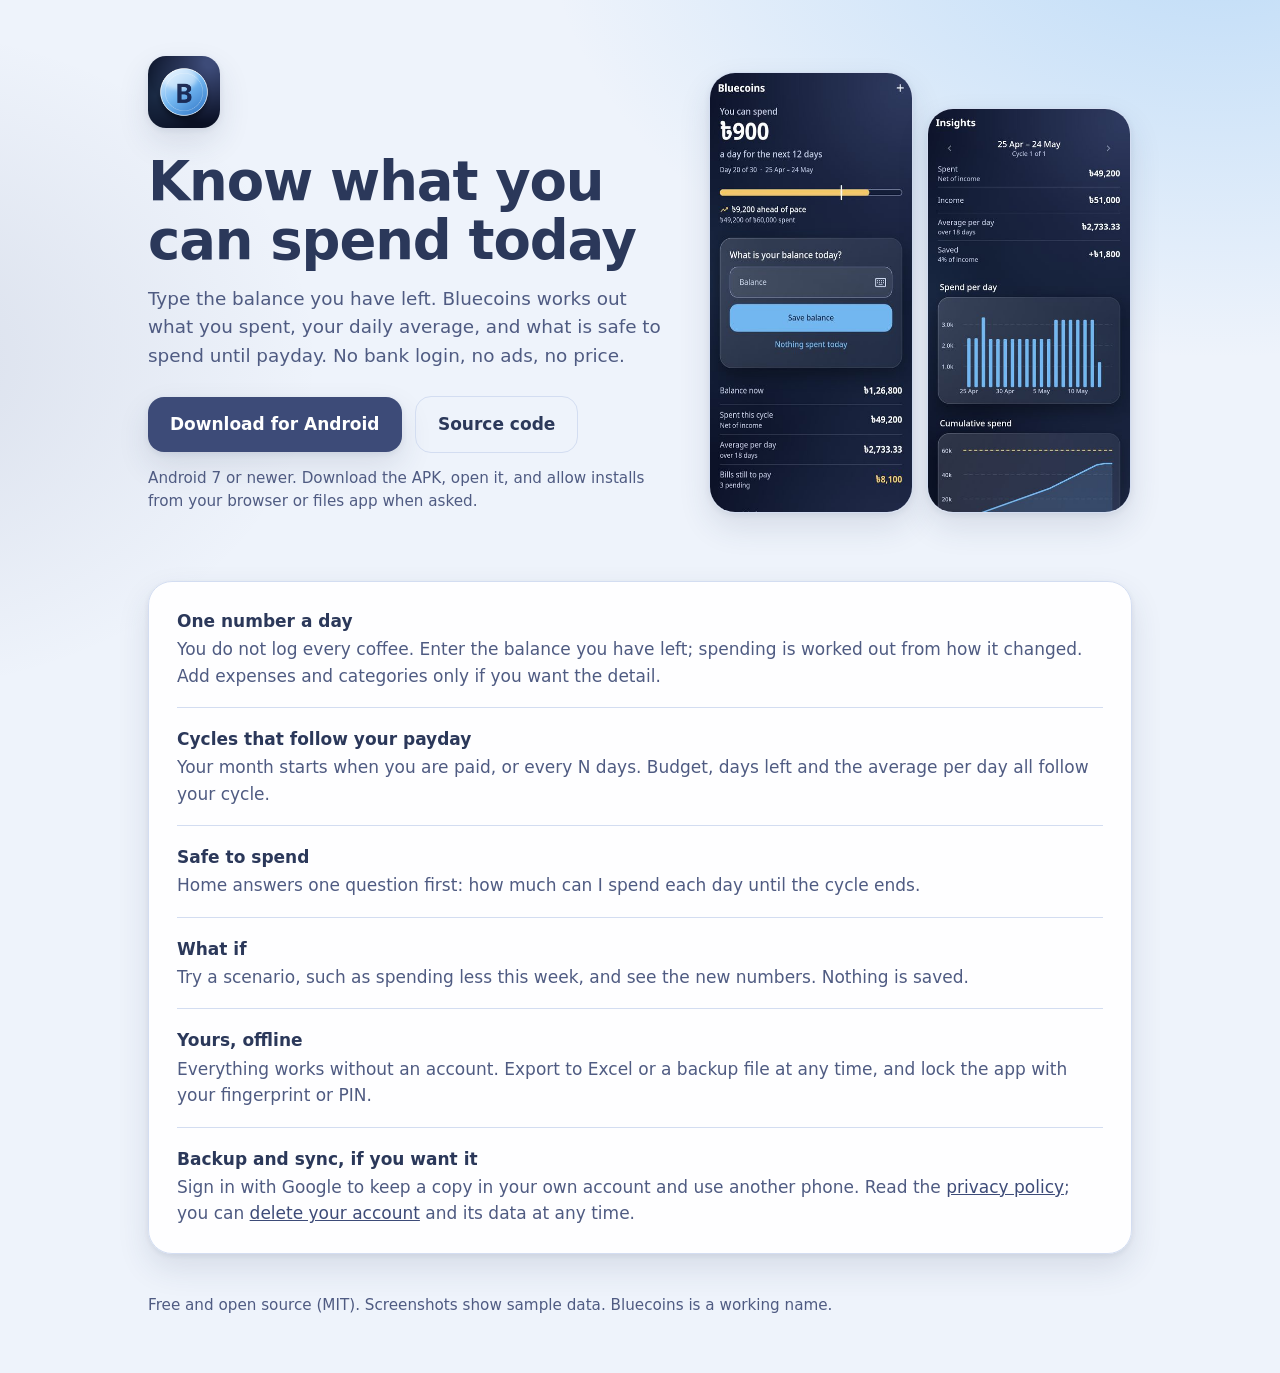
==== docs/index.html @ b64478ea "Add landing page and privacy and account-deletion pages for GitHub Pages" ====
<!doctype html>
<html lang="en">
<head>
<meta charset="utf-8">
<meta name="viewport" content="width=device-width,initial-scale=1">
<title>Bluecoins · Know what you can spend today</title>
<meta name="description" content="A free, open-source Android app. Type the balance you have left each day; Bluecoins works out what you spent and what is safe to spend until payday.">
<link rel="icon" href="icon.png">
<link rel="stylesheet" href="style.css">
</head>
<body>
<main>
  <section class="hero">
    <div>
      <img class="icon" src="icon.png" alt="Bluecoins app icon: a glass coin with the letter B">
      <h1>Know what you can spend today</h1>
      <p class="lead">Type the balance you have left. Bluecoins works out what you spent, your daily average, and what is safe to spend until payday. No bank login, no ads, no price.</p>
      <a class="btn" href="https://github.com/tanim913/bluecoins/releases/latest">Download for Android</a>
      <a class="btn quiet" href="https://github.com/tanim913/bluecoins">Source code</a>
      <p class="note">Android 7 or newer. Download the APK, open it, and allow installs from your browser or files app when asked.</p>
    </div>
    <div class="shots" aria-label="Screenshots with sample data">
      <img src="shots/dark-home.jpg" width="400" height="800" alt="Home screen in dark mode: you can spend 900 a day for the next 12 days, with a pace bar">
      <img src="shots/dark-insights.jpg" width="400" height="800" alt="Insights screen: cycle summary and a spend-per-day chart">
    </div>
  </section>

  <section class="panel">
    <dl>
      <div><dt>One number a day</dt><dd>You do not log every coffee. Enter the balance you have left; spending is worked out from how it changed. Add expenses and categories only if you want the detail.</dd></div>
      <div><dt>Cycles that follow your payday</dt><dd>Your month starts when you are paid, or every N days. Budget, days left and the average per day all follow your cycle.</dd></div>
      <div><dt>Safe to spend</dt><dd>Home answers one question first: how much can I spend each day until the cycle ends.</dd></div>
      <div><dt>What if</dt><dd>Try a scenario, such as spending less this week, and see the new numbers. Nothing is saved.</dd></div>
      <div><dt>Yours, offline</dt><dd>Everything works without an account. Export to Excel or a backup file at any time, and lock the app with your fingerprint or PIN.</dd></div>
      <div><dt>Backup and sync, if you want it</dt><dd>Sign in with Google to keep a copy in your own account and use another phone. Read the <a href="privacy.html">privacy policy</a>; you can <a href="delete-account.html">delete your account</a> and its data at any time.</dd></div>
    </dl>
  </section>

  <footer>Free and open source (MIT). Screenshots show sample data. Bluecoins is a working name.</footer>
</main>
</body>
</html>
---- docs/style.css ----
:root{--bg:#eef3fb;--ink:#2b385a;--muted:#4f5b82;--card:rgba(255,255,255,.9);--edge:#d3ddf1;--accent:#3d4b78;--on-accent:#fff;--glow1:rgba(115,183,241,.4);--glow2:rgba(61,75,120,.12);--shadow:0 14px 32px rgba(43,56,90,.12),0 2px 6px rgba(43,56,90,.08)}
@media (prefers-color-scheme:dark){:root{--bg:#0c1329;--ink:#fff;--muted:#c3cbe2;--card:rgba(255,255,255,.08);--edge:rgba(255,255,255,.22);--accent:#73b7f1;--on-accent:#14203f;--glow1:rgba(61,75,120,.7);--glow2:rgba(115,183,241,.14);--shadow:0 14px 32px rgba(0,0,0,.4)}}
*{box-sizing:border-box}
html{-webkit-text-size-adjust:100%;overflow-x:hidden}
body{margin:0;min-height:100vh;color:var(--ink);font:17px/1.55 "Noto Sans",system-ui,-apple-system,"Segoe UI",Roboto,sans-serif;background:radial-gradient(60rem 40rem at 95% -10%,var(--glow1),transparent 70%),radial-gradient(40rem 30rem at -10% 40%,var(--glow2),transparent 70%),var(--bg);background-attachment:fixed}
a{color:var(--accent)}
@media (prefers-color-scheme:dark){a{color:#9fd0f7}}
main{max-width:64rem;margin:0 auto;padding:0 20px 56px}
.hero{display:grid;grid-template-columns:1.1fr .9fr;gap:40px;align-items:center;padding:56px 0 24px}
.hero img.icon{width:72px;height:72px;border-radius:18px;box-shadow:var(--shadow)}
h1{font-size:clamp(2.2rem,5vw,3.4rem);line-height:1.08;letter-spacing:-.02em;margin:18px 0 14px;text-wrap:balance}
.lead{color:var(--muted);font-size:1.15rem;max-width:34rem;margin:0 0 26px}
.btn{display:inline-block;background:var(--accent);color:var(--on-accent);padding:14px 22px;border-radius:16px;font-weight:600;text-decoration:none;box-shadow:var(--shadow)}
.btn:focus-visible,a:focus-visible{outline:3px solid #73b7f1;outline-offset:3px}
.btn.quiet{background:transparent;color:var(--ink);border:1px solid var(--edge);box-shadow:none;margin-left:8px}
.note{color:var(--muted);font-size:.95rem;margin-top:14px}
.shots{display:flex;gap:14px;justify-content:center}
.hero>*{min-width:0}
.shots img{width:48%;height:auto;max-width:210px;border-radius:26px;border:1px solid var(--edge);box-shadow:var(--shadow)}
.shots img:nth-child(2){margin-top:36px}
.panel{background:var(--card);border:1px solid var(--edge);border-radius:24px;box-shadow:var(--shadow);padding:8px 28px;margin:28px 0;-webkit-backdrop-filter:blur(18px);backdrop-filter:blur(18px)}
.panel dl{margin:0}.panel div{padding:18px 0;border-bottom:1px solid var(--edge)}.panel div:last-child{border:0}
.panel dt{font-weight:700}.panel dd{margin:2px 0 0;color:var(--muted)}
h2{font-size:1.5rem;margin:40px 0 4px}
footer{color:var(--muted);font-size:.95rem;margin-top:40px}
.doc{max-width:42rem;padding-top:32px}.doc h1{font-size:2rem}.doc h2{font-size:1.25rem}.doc p,.doc li{color:var(--ink)}
.back a{text-decoration:none}
@media (max-width:760px){.hero{grid-template-columns:1fr;padding-top:32px}.shots{margin-top:8px}.btn.quiet{margin:12px 0 0}}
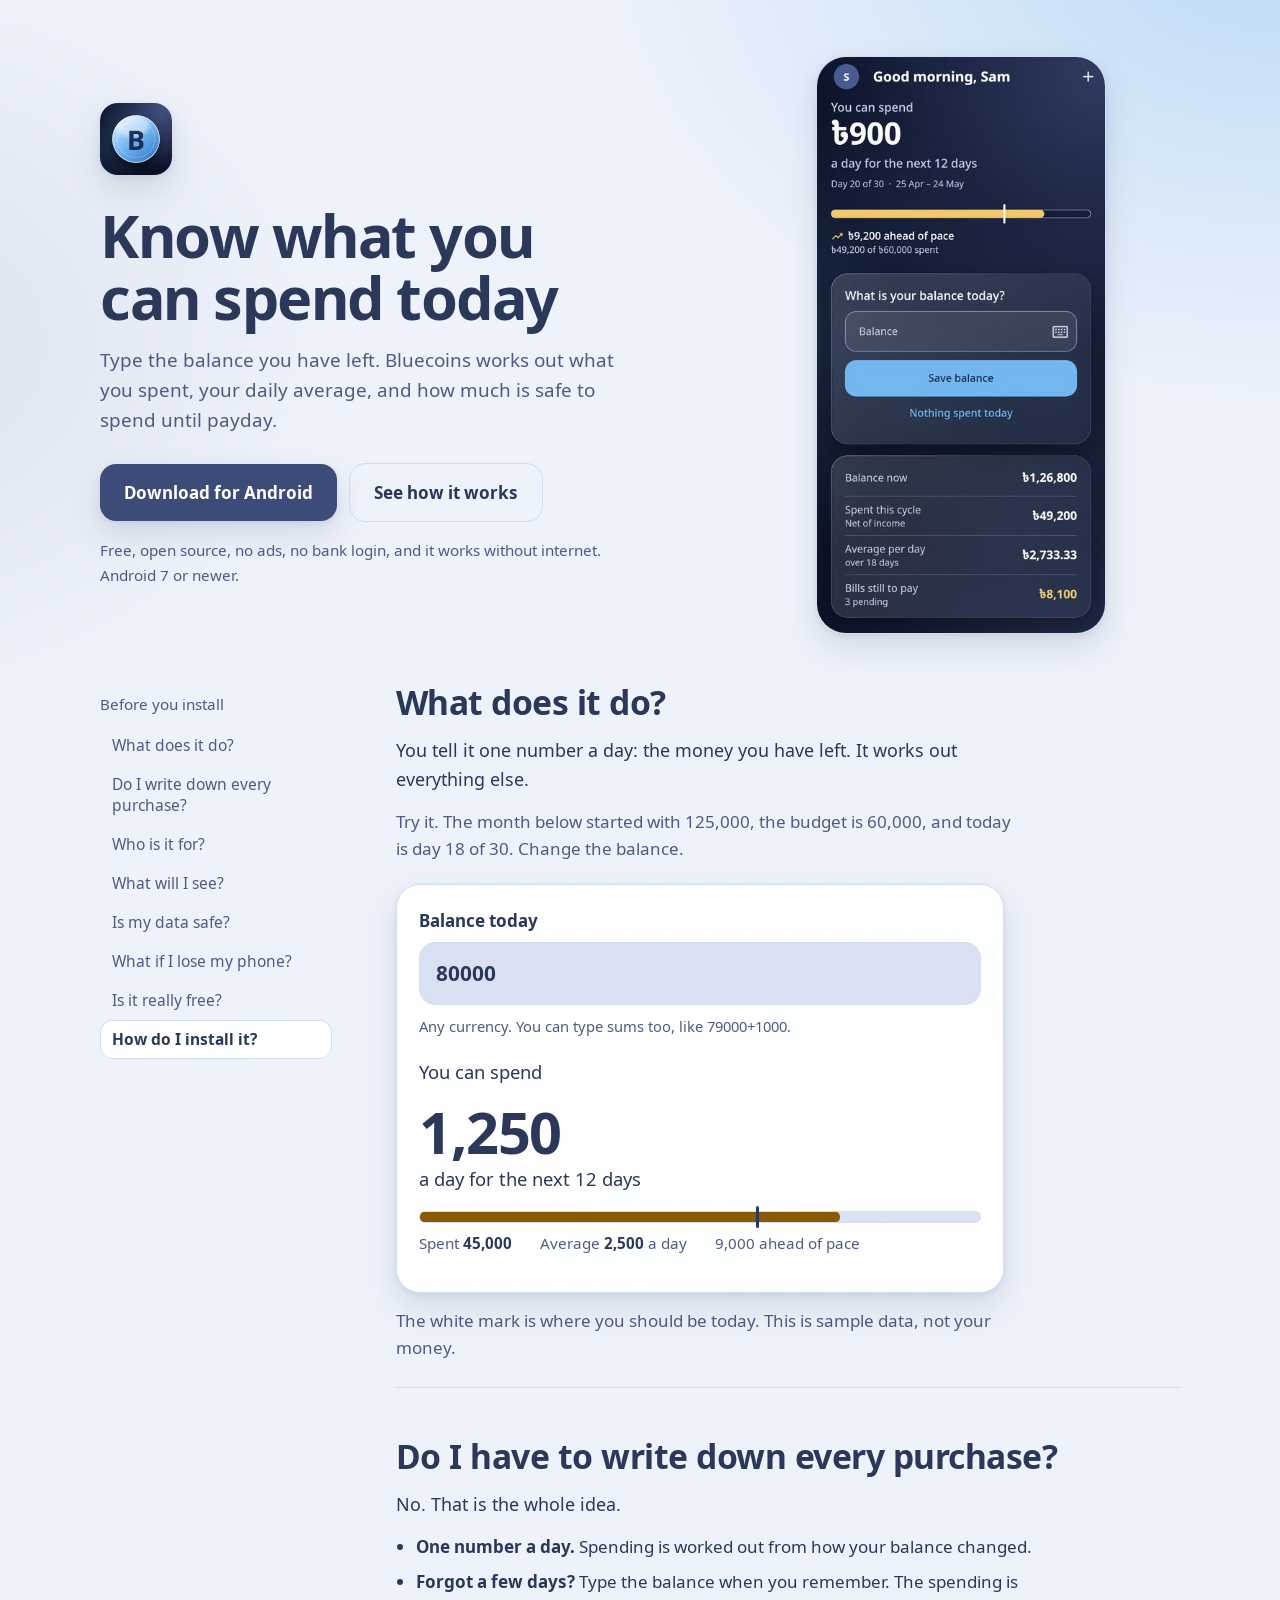
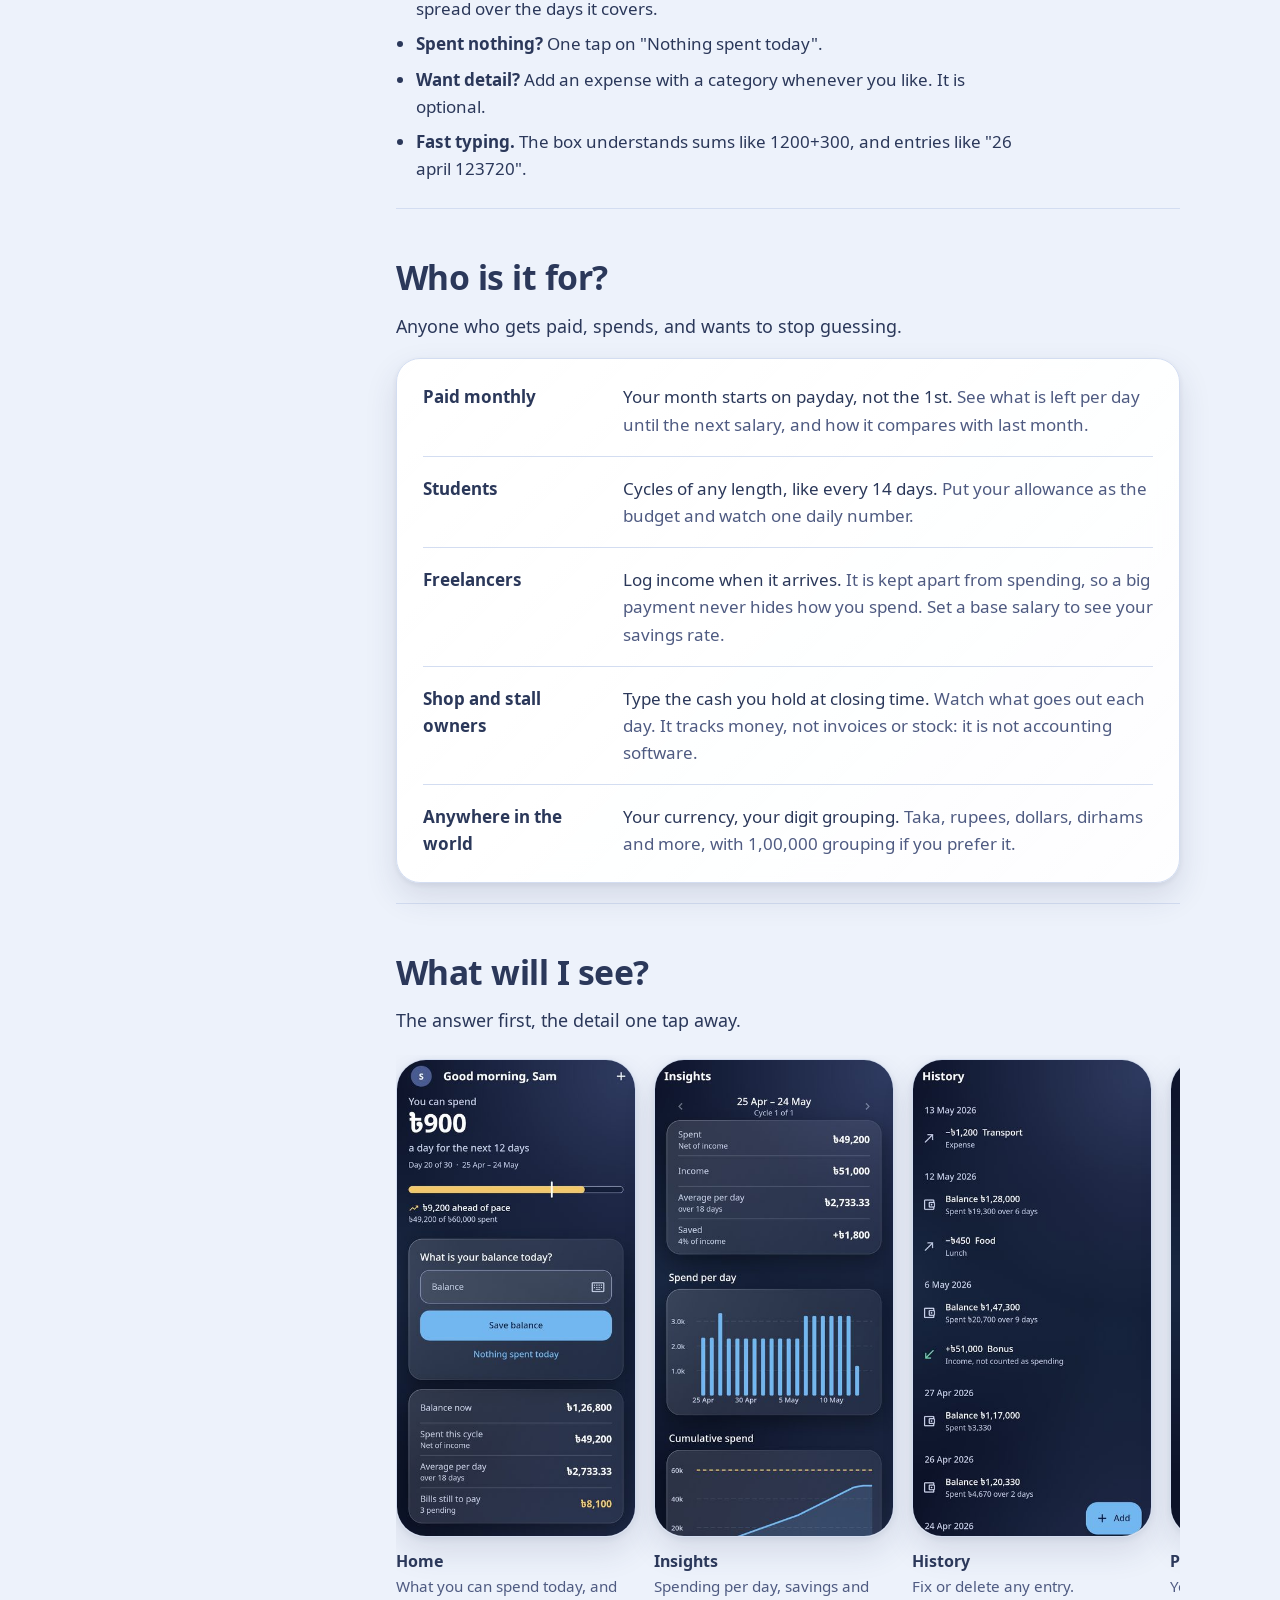
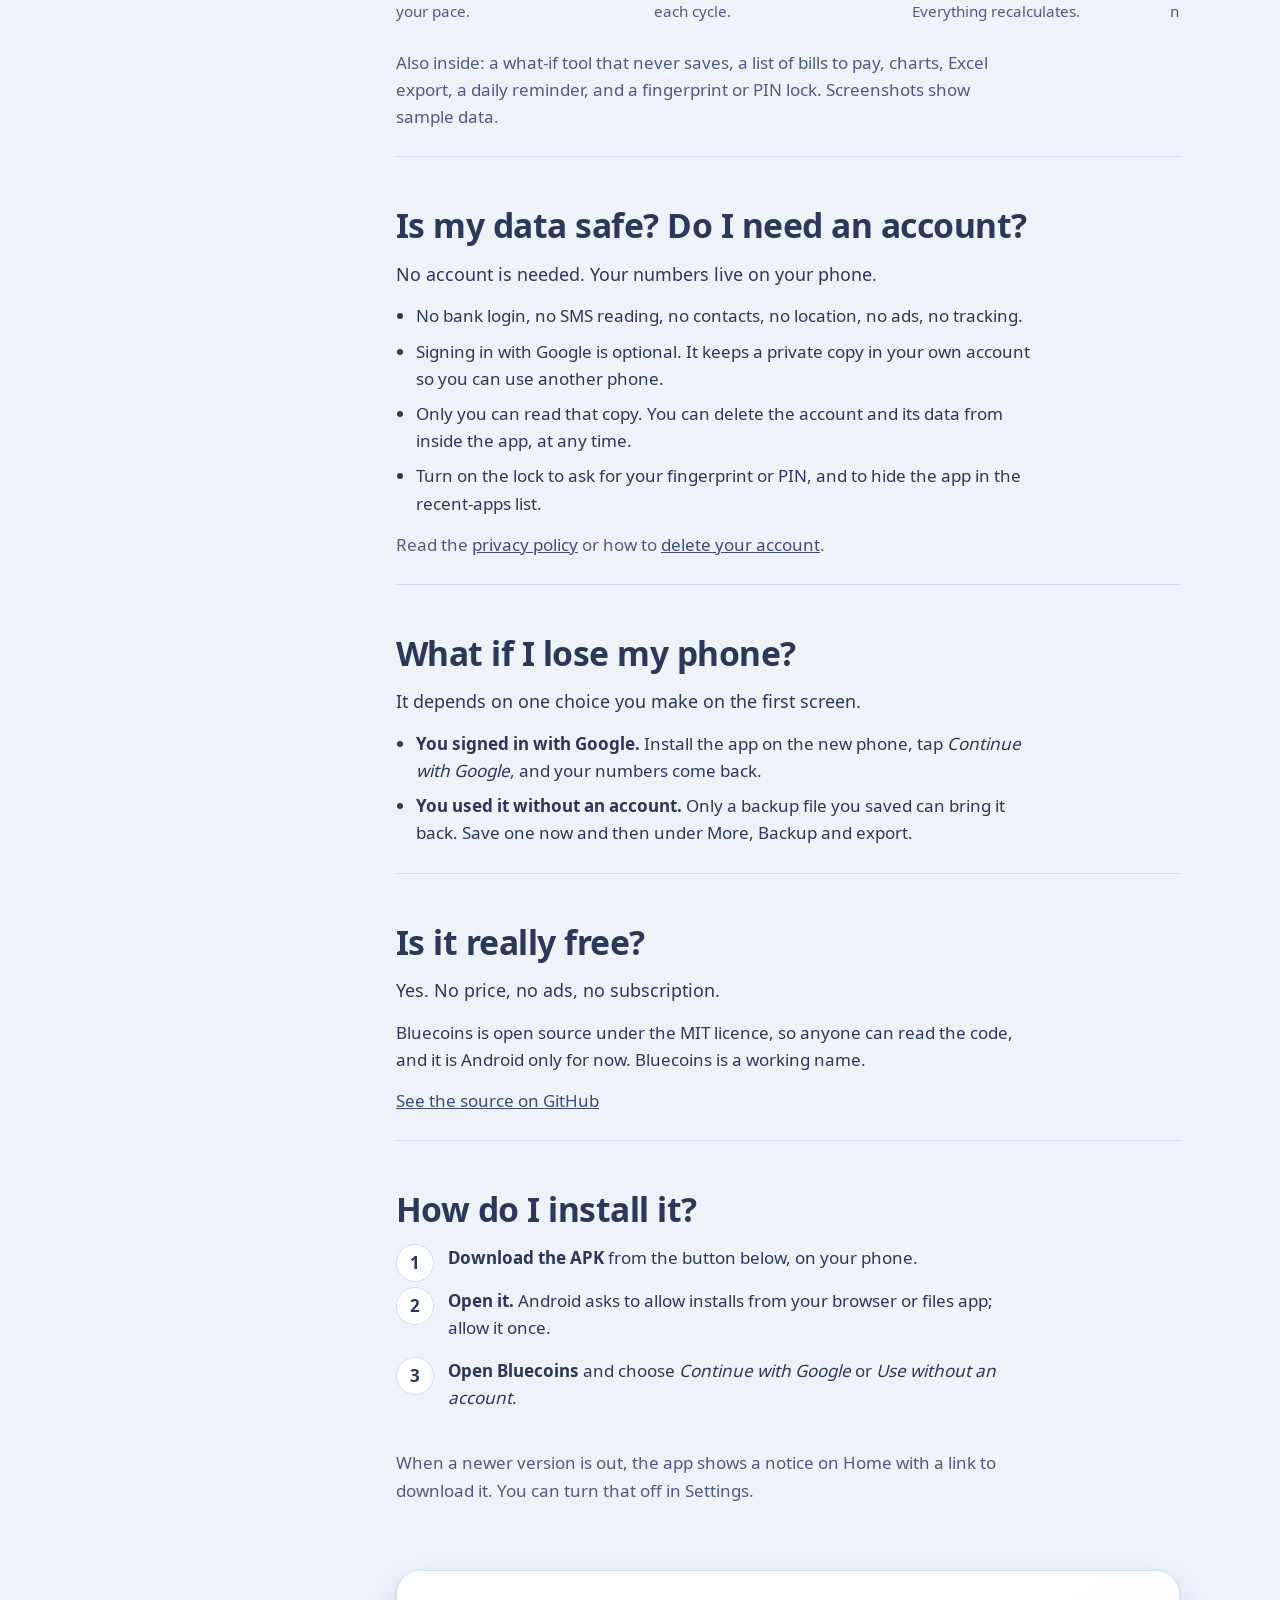
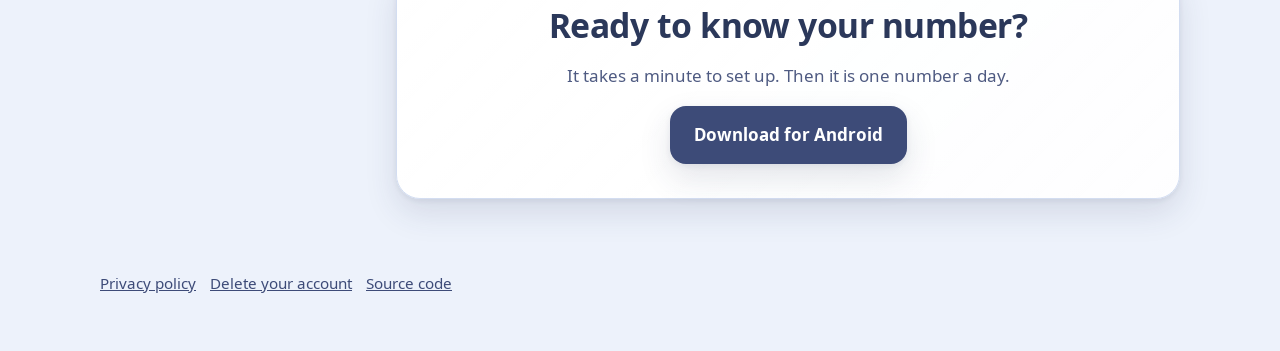
==== commit 8f90d272: "Rebuild the landing page as questions with a live demo, who it is for, and the app tour; self-host t" ====
--- a/docs/index.html
+++ b/docs/index.html
@@ -4,39 +4,196 @@
 <meta charset="utf-8">
 <meta name="viewport" content="width=device-width,initial-scale=1">
 <title>Bluecoins · Know what you can spend today</title>
-<meta name="description" content="A free, open-source Android app. Type the balance you have left each day; Bluecoins works out what you spent and what is safe to spend until payday.">
+<meta name="description" content="A free, open-source Android money tracker. Type the balance you have left each day; Bluecoins works out what you spent and what is safe to spend until payday. No bank login, no ads.">
+<meta name="color-scheme" content="dark light">
 <link rel="icon" href="icon.png">
+<link rel="preload" href="fonts/NotoSans-Regular.woff" as="font" type="font/woff" crossorigin>
 <link rel="stylesheet" href="style.css">
 </head>
 <body>
-<main>
-  <section class="hero">
+<a class="skip" href="#what">Skip to the answers</a>
+
+<div class="wrap">
+  <header class="hero">
     <div>
-      <img class="icon" src="icon.png" alt="Bluecoins app icon: a glass coin with the letter B">
+      <img class="icon" src="icon.png" width="72" height="72" alt="Bluecoins app icon: a glass coin with the letter B">
       <h1>Know what you can spend today</h1>
-      <p class="lead">Type the balance you have left. Bluecoins works out what you spent, your daily average, and what is safe to spend until payday. No bank login, no ads, no price.</p>
+      <p class="lead">Type the balance you have left. Bluecoins works out what you spent, your daily average, and how much is safe to spend until payday.</p>
       <a class="btn" href="https://github.com/tanim913/bluecoins/releases/latest">Download for Android</a>
-      <a class="btn quiet" href="https://github.com/tanim913/bluecoins">Source code</a>
-      <p class="note">Android 7 or newer. Download the APK, open it, and allow installs from your browser or files app when asked.</p>
+      <a class="btn quiet" href="#what">See how it works</a>
+      <p class="fine">Free, open source, no ads, no bank login, and it works without internet. Android 7 or newer.</p>
     </div>
-    <div class="shots" aria-label="Screenshots with sample data">
-      <img src="shots/dark-home.jpg" width="400" height="800" alt="Home screen in dark mode: you can spend 900 a day for the next 12 days, with a pace bar">
-      <img src="shots/dark-insights.jpg" width="400" height="800" alt="Insights screen: cycle summary and a spend-per-day chart">
+    <div class="hero-shot">
+      <img class="phone" src="shots/home.jpg" width="400" height="800" alt="The Home screen: 'Good morning, Sam. You can spend 900 a day for the next 12 days', with a progress bar and today's balance box">
     </div>
-  </section>
+  </header>
 
-  <section class="panel">
-    <dl>
-      <div><dt>One number a day</dt><dd>You do not log every coffee. Enter the balance you have left; spending is worked out from how it changed. Add expenses and categories only if you want the detail.</dd></div>
-      <div><dt>Cycles that follow your payday</dt><dd>Your month starts when you are paid, or every N days. Budget, days left and the average per day all follow your cycle.</dd></div>
-      <div><dt>Safe to spend</dt><dd>Home answers one question first: how much can I spend each day until the cycle ends.</dd></div>
-      <div><dt>What if</dt><dd>Try a scenario, such as spending less this week, and see the new numbers. Nothing is saved.</dd></div>
-      <div><dt>Yours, offline</dt><dd>Everything works without an account. Export to Excel or a backup file at any time, and lock the app with your fingerprint or PIN.</dd></div>
-      <div><dt>Backup and sync, if you want it</dt><dd>Sign in with Google to keep a copy in your own account and use another phone. Read the <a href="privacy.html">privacy policy</a>; you can <a href="delete-account.html">delete your account</a> and its data at any time.</dd></div>
-    </dl>
-  </section>
+  <div class="layout">
+    <nav class="qnav" aria-label="Questions">
+      <p>Before you install</p>
+      <ol>
+        <li><a href="#what">What does it do?</a></li>
+        <li><a href="#log">Do I write down every purchase?</a></li>
+        <li><a href="#who">Who is it for?</a></li>
+        <li><a href="#see">What will I see?</a></li>
+        <li><a href="#safe">Is my data safe?</a></li>
+        <li><a href="#lost">What if I lose my phone?</a></li>
+        <li><a href="#free">Is it really free?</a></li>
+        <li><a href="#install">How do I install it?</a></li>
+      </ol>
+    </nav>
 
-  <footer>Free and open source (MIT). Screenshots show sample data. Bluecoins is a working name.</footer>
-</main>
+    <main>
+      <section class="q" id="what">
+        <h2>What does it do?</h2>
+        <p class="answer">You tell it one number a day: the money you have left. It works out everything else.</p>
+        <p class="muted">Try it. The month below started with 125,000, the budget is 60,000, and today is day 18 of 30. Change the balance.</p>
+        <div class="glass demo">
+          <label for="bal">Balance today</label>
+          <input id="bal" inputmode="decimal" autocomplete="off" value="80000" aria-describedby="hint">
+          <p class="setup" id="hint">Any currency. You can type sums too, like 79000+1000.</p>
+          <div aria-live="polite">
+            <p class="say" id="lead">You can spend</p>
+            <div class="big" id="big">1,250</div>
+            <p class="say" id="tail">a day for the next 12 days</p>
+            <div class="bar" role="img" aria-label="75 percent of the budget spent" id="barwrap"><i id="fill" style="transform:scaleX(.75)"></i><b style="left:60%"></b></div>
+            <p class="facts"><span>Spent <strong id="spent">45,000</strong></span><span>Average <strong id="avg">2,500</strong> a day</span><span id="pace"></span></p>
+          </div>
+        </div>
+        <p class="muted" style="margin-top:14px">The white mark is where you should be today. This is sample data, not your money.</p>
+      </section>
+
+      <section class="q" id="log">
+        <h2>Do I have to write down every purchase?</h2>
+        <p class="answer">No. That is the whole idea.</p>
+        <ul class="plain">
+          <li><strong>One number a day.</strong> Spending is worked out from how your balance changed.</li>
+          <li><strong>Forgot a few days?</strong> Type the balance when you remember. The spending is spread over the days it covers.</li>
+          <li><strong>Spent nothing?</strong> One tap on "Nothing spent today".</li>
+          <li><strong>Want detail?</strong> Add an expense with a category whenever you like. It is optional.</li>
+          <li><strong>Fast typing.</strong> The box understands sums like 1200+300, and entries like "26 april 123720".</li>
+        </ul>
+      </section>
+
+      <section class="q" id="who">
+        <h2>Who is it for?</h2>
+        <p class="answer">Anyone who gets paid, spends, and wants to stop guessing.</p>
+        <dl class="glass who">
+          <div><dt>Paid monthly</dt><dd><b>Your month starts on payday, not the 1st.</b> See what is left per day until the next salary, and how it compares with last month.</dd></div>
+          <div><dt>Students</dt><dd><b>Cycles of any length, like every 14 days.</b> Put your allowance as the budget and watch one daily number.</dd></div>
+          <div><dt>Freelancers</dt><dd><b>Log income when it arrives.</b> It is kept apart from spending, so a big payment never hides how you spend. Set a base salary to see your savings rate.</dd></div>
+          <div><dt>Shop and stall owners</dt><dd><b>Type the cash you hold at closing time.</b> Watch what goes out each day. It tracks money, not invoices or stock: it is not accounting software.</dd></div>
+          <div><dt>Anywhere in the world</dt><dd><b>Your currency, your digit grouping.</b> Taka, rupees, dollars, dirhams and more, with 1,00,000 grouping if you prefer it.</dd></div>
+        </dl>
+      </section>
+
+      <section class="q" id="see">
+        <h2>What will I see?</h2>
+        <p class="answer">The answer first, the detail one tap away.</p>
+        <div class="tour">
+          <figure><img class="phone" src="shots/home.jpg" width="400" height="800" alt="Home screen with the daily allowance and progress bar"><figcaption><b>Home</b>What you can spend today, and your pace.</figcaption></figure>
+          <figure><img class="phone" src="shots/insights.jpg" width="400" height="800" alt="Insights screen with cycle summary and spend-per-day chart"><figcaption><b>Insights</b>Spending per day, savings and each cycle.</figcaption></figure>
+          <figure><img class="phone" src="shots/history.jpg" width="400" height="800" alt="History screen listing balances, incomes and expenses"><figcaption><b>History</b>Fix or delete any entry. Everything recalculates.</figcaption></figure>
+          <figure><img class="phone" src="shots/profile.jpg" width="400" height="800" alt="Profile screen with name, gender and photo"><figcaption><b>Profile</b>Your name and photo. The photo never leaves your phone.</figcaption></figure>
+        </div>
+        <p class="muted">Also inside: a what-if tool that never saves, a list of bills to pay, charts, Excel export, a daily reminder, and a fingerprint or PIN lock. Screenshots show sample data.</p>
+      </section>
+
+      <section class="q" id="safe">
+        <h2>Is my data safe? Do I need an account?</h2>
+        <p class="answer">No account is needed. Your numbers live on your phone.</p>
+        <ul class="plain">
+          <li>No bank login, no SMS reading, no contacts, no location, no ads, no tracking.</li>
+          <li>Signing in with Google is optional. It keeps a private copy in your own account so you can use another phone.</li>
+          <li>Only you can read that copy. You can delete the account and its data from inside the app, at any time.</li>
+          <li>Turn on the lock to ask for your fingerprint or PIN, and to hide the app in the recent-apps list.</li>
+        </ul>
+        <p class="muted">Read the <a href="privacy.html">privacy policy</a> or how to <a href="delete-account.html">delete your account</a>.</p>
+      </section>
+
+      <section class="q" id="lost">
+        <h2>What if I lose my phone?</h2>
+        <p class="answer">It depends on one choice you make on the first screen.</p>
+        <ul class="plain">
+          <li><strong>You signed in with Google.</strong> Install the app on the new phone, tap <em>Continue with Google</em>, and your numbers come back.</li>
+          <li><strong>You used it without an account.</strong> Only a backup file you saved can bring it back. Save one now and then under More, Backup and export.</li>
+        </ul>
+      </section>
+
+      <section class="q" id="free">
+        <h2>Is it really free?</h2>
+        <p class="answer">Yes. No price, no ads, no subscription.</p>
+        <p>Bluecoins is open source under the MIT licence, so anyone can read the code, and it is Android only for now. Bluecoins is a working name.</p>
+        <p><a href="https://github.com/tanim913/bluecoins">See the source on GitHub</a></p>
+      </section>
+
+      <section class="q" id="install">
+        <h2>How do I install it?</h2>
+        <ol class="steps">
+          <li><strong>Download the APK</strong> from the button below, on your phone.</li>
+          <li><strong>Open it.</strong> Android asks to allow installs from your browser or files app; allow it once.</li>
+          <li><strong>Open Bluecoins</strong> and choose <em>Continue with Google</em> or <em>Use without an account</em>.</li>
+        </ol>
+        <p class="muted">When a newer version is out, the app shows a notice on Home with a link to download it. You can turn that off in Settings.</p>
+      </section>
+
+      <div class="glass close">
+        <h2>Ready to know your number?</h2>
+        <p class="muted" style="margin-inline:auto">It takes a minute to set up. Then it is one number a day.</p>
+        <a class="btn" href="https://github.com/tanim913/bluecoins/releases/latest">Download for Android</a>
+      </div>
+    </main>
+  </div>
+
+  <footer>
+    <a href="privacy.html">Privacy policy</a><a href="delete-account.html">Delete your account</a><a href="https://github.com/tanim913/bluecoins">Source code</a>
+  </footer>
+</div>
+
+<script>
+(function () {
+  // Try-it demo: the same sums the app does (sample month: opened with 125,000, budget 60,000, day 18 of 30).
+  var OPEN = 125000, BUDGET = 60000, DONE = 18, LEFT = 12;
+  var $ = function (id) { return document.getElementById(id); };
+  var fmt = function (n) { return Math.round(n).toLocaleString("en-US"); };
+  function parse(v) {
+    var s = v.replace(/[,\s]/g, "");
+    if (!/^\d+(\.\d+)?([+\-]\d+(\.\d+)?)*$/.test(s)) return null;
+    return s.match(/[+\-]?\d+(\.\d+)?/g).reduce(function (a, t) { return a + parseFloat(t); }, 0);
+  }
+  function update() {
+    var bal = parse($("bal").value);
+    if (bal === null) { $("lead").textContent = "Type a number, like 80000"; $("big").textContent = "–"; $("tail").textContent = ""; return; }
+    var spent = Math.max(0, OPEN - bal), left = BUDGET - spent, over = left < 0;
+    $("lead").textContent = over ? "You are over budget by" : "You can spend";
+    $("big").textContent = fmt(over ? -left : left / LEFT);
+    $("tail").textContent = over ? "this month" : "a day for the next " + LEFT + " days";
+    $("spent").textContent = fmt(spent);
+    $("avg").textContent = fmt(spent / DONE);
+    var pct = Math.min(100, spent / BUDGET * 100), fill = $("fill");
+    fill.style.transform = "scaleX(" + pct / 100 + ")";
+    fill.className = pct > 60 ? "warn" : "";
+    var ahead = spent - BUDGET * DONE / 30;
+    $("pace").textContent = ahead > 0 ? fmt(ahead) + " ahead of pace" : fmt(-ahead) + " under pace";
+    $("barwrap").setAttribute("aria-label", Math.round(pct) + " percent of the budget spent");
+  }
+  $("bal").addEventListener("input", update);
+  update();
+
+  // Highlight the question being read in the sticky index.
+  var links = {}, secs = document.querySelectorAll("section.q");
+  document.querySelectorAll(".qnav a").forEach(function (a) { links[a.getAttribute("href").slice(1)] = a; });
+  if ("IntersectionObserver" in window) {
+    var io = new IntersectionObserver(function (es) {
+      es.forEach(function (e) {
+        if (!e.isIntersecting) return;
+        Object.keys(links).forEach(function (k) { links[k].removeAttribute("aria-current"); });
+        if (links[e.target.id]) links[e.target.id].setAttribute("aria-current", "true");
+      });
+    }, { rootMargin: "-20% 0px -70% 0px" });
+    secs.forEach(function (s) { io.observe(s); });
+  }
+})();
+</script>
 </body>
 </html>
--- a/docs/style.css
+++ b/docs/style.css
@@ -1,28 +1,112 @@
-:root{--bg:#eef3fb;--ink:#2b385a;--muted:#4f5b82;--card:rgba(255,255,255,.9);--edge:#d3ddf1;--accent:#3d4b78;--on-accent:#fff;--glow1:rgba(115,183,241,.4);--glow2:rgba(61,75,120,.12);--shadow:0 14px 32px rgba(43,56,90,.12),0 2px 6px rgba(43,56,90,.08)}
-@media (prefers-color-scheme:dark){:root{--bg:#0c1329;--ink:#fff;--muted:#c3cbe2;--card:rgba(255,255,255,.08);--edge:rgba(255,255,255,.22);--accent:#73b7f1;--on-accent:#14203f;--glow1:rgba(61,75,120,.7);--glow2:rgba(115,183,241,.14);--shadow:0 14px 32px rgba(0,0,0,.4)}}
+@font-face{font-family:"Noto Sans";font-weight:400;font-display:swap;src:url(fonts/NotoSans-Regular.woff) format("woff")}
+@font-face{font-family:"Noto Sans";font-weight:700;font-display:swap;src:url(fonts/NotoSans-Bold.woff) format("woff")}
+
+:root{
+  --ground:#0c1329;--ink:#fff;--muted:#c3cbe2;--sky:#73b7f1;--on-sky:#14203f;--indigo:#3d4b78;
+  --glass:linear-gradient(135deg,rgba(255,255,255,.14),rgba(255,255,255,.05));
+  --edge:rgba(255,255,255,.22);--line:rgba(255,255,255,.14);--shadow:0 18px 40px rgba(0,0,0,.4);
+  --glow-a:rgba(61,75,120,.75);--glow-b:rgba(115,183,241,.14);--good:#6fd3a8;--warn:#f2c86b;--track:rgba(5,10,28,.45);
+  --link:#9fd0f7;
+}
+@media (prefers-color-scheme:light){:root{
+  --ground:#edf2fb;--ink:#2b385a;--muted:#4f5b82;--sky:#3d4b78;--on-sky:#fff;--indigo:#3d4b78;
+  --glass:linear-gradient(135deg,#fff,rgba(255,255,255,.9));--edge:#d3ddf1;--line:#d3ddf1;
+  --shadow:0 14px 32px rgba(43,56,90,.13),0 2px 6px rgba(43,56,90,.08);--glow-a:rgba(115,183,241,.4);--glow-b:rgba(61,75,120,.1);
+  --good:#1b7f5a;--warn:#8a5a00;--track:#d9e1f2;--link:#3d4b78}}
+
 *{box-sizing:border-box}
-html{-webkit-text-size-adjust:100%;overflow-x:hidden}
-body{margin:0;min-height:100vh;color:var(--ink);font:17px/1.55 "Noto Sans",system-ui,-apple-system,"Segoe UI",Roboto,sans-serif;background:radial-gradient(60rem 40rem at 95% -10%,var(--glow1),transparent 70%),radial-gradient(40rem 30rem at -10% 40%,var(--glow2),transparent 70%),var(--bg);background-attachment:fixed}
-a{color:var(--accent)}
-@media (prefers-color-scheme:dark){a{color:#9fd0f7}}
-main{max-width:64rem;margin:0 auto;padding:0 20px 56px}
-.hero{display:grid;grid-template-columns:1.1fr .9fr;gap:40px;align-items:center;padding:56px 0 24px}
-.hero img.icon{width:72px;height:72px;border-radius:18px;box-shadow:var(--shadow)}
-h1{font-size:clamp(2.2rem,5vw,3.4rem);line-height:1.08;letter-spacing:-.02em;margin:18px 0 14px;text-wrap:balance}
-.lead{color:var(--muted);font-size:1.15rem;max-width:34rem;margin:0 0 26px}
-.btn{display:inline-block;background:var(--accent);color:var(--on-accent);padding:14px 22px;border-radius:16px;font-weight:600;text-decoration:none;box-shadow:var(--shadow)}
-.btn:focus-visible,a:focus-visible{outline:3px solid #73b7f1;outline-offset:3px}
+html{-webkit-text-size-adjust:100%;scroll-behavior:smooth;scroll-padding-top:24px}
+@media (prefers-reduced-motion:reduce){html{scroll-behavior:auto}*{animation:none!important;transition:none!important}}
+body{margin:0;color:var(--ink);font:17px/1.6 "Noto Sans",system-ui,-apple-system,"Segoe UI",Roboto,sans-serif;background:radial-gradient(60rem 42rem at 100% -8%,var(--glow-a),transparent 70%),radial-gradient(40rem 32rem at -10% 38%,var(--glow-b),transparent 70%),var(--ground);background-attachment:fixed;min-height:100vh}
+a{color:var(--link)}
+a:focus-visible,button:focus-visible,input:focus-visible{outline:3px solid var(--sky);outline-offset:3px;border-radius:8px}
+.skip{position:absolute;left:-999px;top:8px;background:var(--sky);color:var(--on-sky);padding:10px 14px;border-radius:10px;z-index:9}
+.skip:focus{left:8px}
+.wrap{max-width:70rem;margin:0 auto;padding:0 20px}
+
+/* Glass: translucent fill, lit edge, soft depth. The same material as the app's panels. */
+.glass{background:var(--glass);border:1px solid var(--edge);border-radius:24px;box-shadow:var(--shadow);-webkit-backdrop-filter:blur(16px);backdrop-filter:blur(16px)}
+
+/* Hero */
+.hero{display:grid;grid-template-columns:1.15fr .85fr;gap:48px;align-items:center;padding:56px 0 40px}
+.hero>*{min-width:0}
+.icon{width:72px;height:72px;border-radius:18px;box-shadow:var(--shadow)}
+h1{font-size:clamp(2.3rem,5.4vw,3.7rem);line-height:1.05;letter-spacing:-.025em;margin:22px 0 16px;text-wrap:balance}
+.lead{color:var(--muted);font-size:1.18rem;max-width:34rem;margin:0 0 28px}
+.btn{display:inline-block;background:var(--sky);color:var(--on-sky);padding:15px 24px;border-radius:16px;font-weight:700;text-decoration:none;box-shadow:var(--shadow);transition:transform .15s}
+.btn:hover{transform:translateY(-1px)}
 .btn.quiet{background:transparent;color:var(--ink);border:1px solid var(--edge);box-shadow:none;margin-left:8px}
-.note{color:var(--muted);font-size:.95rem;margin-top:14px}
-.shots{display:flex;gap:14px;justify-content:center}
-.hero>*{min-width:0}
-.shots img{width:48%;height:auto;max-width:210px;border-radius:26px;border:1px solid var(--edge);box-shadow:var(--shadow)}
-.shots img:nth-child(2){margin-top:36px}
-.panel{background:var(--card);border:1px solid var(--edge);border-radius:24px;box-shadow:var(--shadow);padding:8px 28px;margin:28px 0;-webkit-backdrop-filter:blur(18px);backdrop-filter:blur(18px)}
-.panel dl{margin:0}.panel div{padding:18px 0;border-bottom:1px solid var(--edge)}.panel div:last-child{border:0}
-.panel dt{font-weight:700}.panel dd{margin:2px 0 0;color:var(--muted)}
-h2{font-size:1.5rem;margin:40px 0 4px}
-footer{color:var(--muted);font-size:.95rem;margin-top:40px}
-.doc{max-width:42rem;padding-top:32px}.doc h1{font-size:2rem}.doc h2{font-size:1.25rem}.doc p,.doc li{color:var(--ink)}
-.back a{text-decoration:none}
-@media (max-width:760px){.hero{grid-template-columns:1fr;padding-top:32px}.shots{margin-top:8px}.btn.quiet{margin:12px 0 0}}
+.fine{color:var(--muted);font-size:.95rem;margin:16px 0 0;max-width:34rem}
+.hero-shot{display:flex;justify-content:center}
+.phone{display:block;width:100%;max-width:290px;height:auto;border-radius:30px;border:1px solid var(--edge);box-shadow:var(--shadow)}
+
+/* Questions: a sticky index beside the answers */
+.layout>*{min-width:0}
+.layout{display:grid;grid-template-columns:15rem 1fr;gap:56px;align-items:start;padding-bottom:40px}
+.qnav{position:sticky;top:24px;padding:18px 8px 18px 0}
+.qnav p{margin:0 0 10px;color:var(--muted);font-size:.95rem}
+.qnav ol{list-style:none;margin:0;padding:0}
+.qnav a{display:block;padding:9px 12px;border-radius:12px;color:var(--muted);text-decoration:none;font-size:.97rem;line-height:1.35}
+.qnav a:hover{color:var(--ink)}
+.qnav a[aria-current=true]{background:var(--glass);border:1px solid var(--edge);color:var(--ink);font-weight:700;padding:8px 11px}
+section.q{padding:48px 0 12px;border-top:1px solid var(--line)}
+section.q:first-child{border-top:0;padding-top:8px}
+h2{font-size:clamp(1.55rem,3.2vw,2.1rem);line-height:1.2;letter-spacing:-.015em;margin:0 0 14px;text-wrap:balance}
+.q p,.q li{max-width:62ch}
+.q p{margin:0 0 14px}
+.answer{font-size:1.12rem;color:var(--ink)}
+.muted{color:var(--muted)}
+ul.plain{margin:0 0 14px;padding-left:1.15em}
+ul.plain li{margin:0 0 8px}
+
+/* The try-it demo */
+.demo{padding:22px;margin:22px 0 8px;max-width:38rem}
+.demo label{display:block;font-weight:700;margin-bottom:8px}
+.demo input{width:100%;font:inherit;font-size:1.3rem;font-weight:700;padding:14px 16px;border-radius:16px;border:1px solid var(--edge);background:var(--track);color:var(--ink)}
+.demo .setup{color:var(--muted);font-size:.92rem;margin:10px 0 18px}
+.say{font-size:1.15rem;margin:0 0 4px}
+.big{font-size:clamp(2.6rem,7vw,3.6rem);font-weight:700;line-height:1.1;letter-spacing:-.02em;font-variant-numeric:tabular-nums}
+.bar{position:relative;height:12px;border-radius:99px;background:var(--track);margin:18px 0 8px;border:1px solid var(--line)}
+.bar i{position:absolute;inset:0;border-radius:99px;background:var(--good);transform-origin:left;transition:transform .2s}
+.bar i.warn{background:var(--warn)}
+.bar b{position:absolute;top:-6px;bottom:-6px;width:3px;border-radius:2px;background:var(--ink)}
+.facts{display:flex;gap:28px;flex-wrap:wrap;color:var(--muted);font-size:.95rem;margin:0}
+.facts strong{color:var(--ink);font-variant-numeric:tabular-nums}
+
+/* Who it is for: one list, not a grid of cards */
+.who{margin:18px 0 8px;padding:6px 26px}
+.who div{display:grid;grid-template-columns:11rem 1fr;gap:6px 24px;padding:18px 0;border-bottom:1px solid var(--line)}
+.who div:last-child{border:0}
+.who dt{font-weight:700}
+.who dd{margin:0;color:var(--muted)}
+.who dd b{color:var(--ink);font-weight:400}
+
+/* App tour */
+.tour{display:flex;gap:18px;margin:20px 0 8px;overflow-x:auto;padding:4px 2px 18px;scroll-snap-type:x mandatory}
+.tour figure{margin:0;flex:0 0 min(15rem,70vw);scroll-snap-align:start}
+.tour img{width:100%;height:auto;display:block}
+.tour figcaption{margin-top:12px;font-size:.95rem;color:var(--muted)}
+.tour figcaption b{color:var(--ink);display:block;font-size:1rem}
+
+.steps{list-style:none;counter-reset:s;margin:14px 0 22px;padding:0}
+.steps li{counter-increment:s;position:relative;padding:0 0 16px 52px;max-width:60ch}
+.steps li::before{content:counter(s);position:absolute;left:0;top:0;width:36px;height:36px;border-radius:50%;background:var(--glass);border:1px solid var(--edge);display:grid;place-items:center;font-weight:700}
+
+.close{margin:40px 0 8px;padding:34px;text-align:center}
+.close h2{margin-bottom:10px}
+footer{color:var(--muted);font-size:.95rem;padding:24px 0 56px}
+footer a{margin-right:14px}
+
+/* Privacy and deletion pages */
+.doc{max-width:42rem;padding-top:32px;padding-bottom:40px}
+.doc h1{font-size:2rem;margin-top:8px}.doc h2{font-size:1.25rem;margin:30px 0 8px}
+.doc p,.doc li{color:var(--ink)}.back a{text-decoration:none}
+
+@media (max-width:900px){
+  .hero{grid-template-columns:1fr;gap:28px;padding-top:32px}
+  .layout{grid-template-columns:1fr;gap:0}
+  .qnav{display:none}
+  .who div{grid-template-columns:1fr}
+  .btn.quiet{margin:12px 0 0}
+  .hero-shot{justify-content:flex-start}
+}
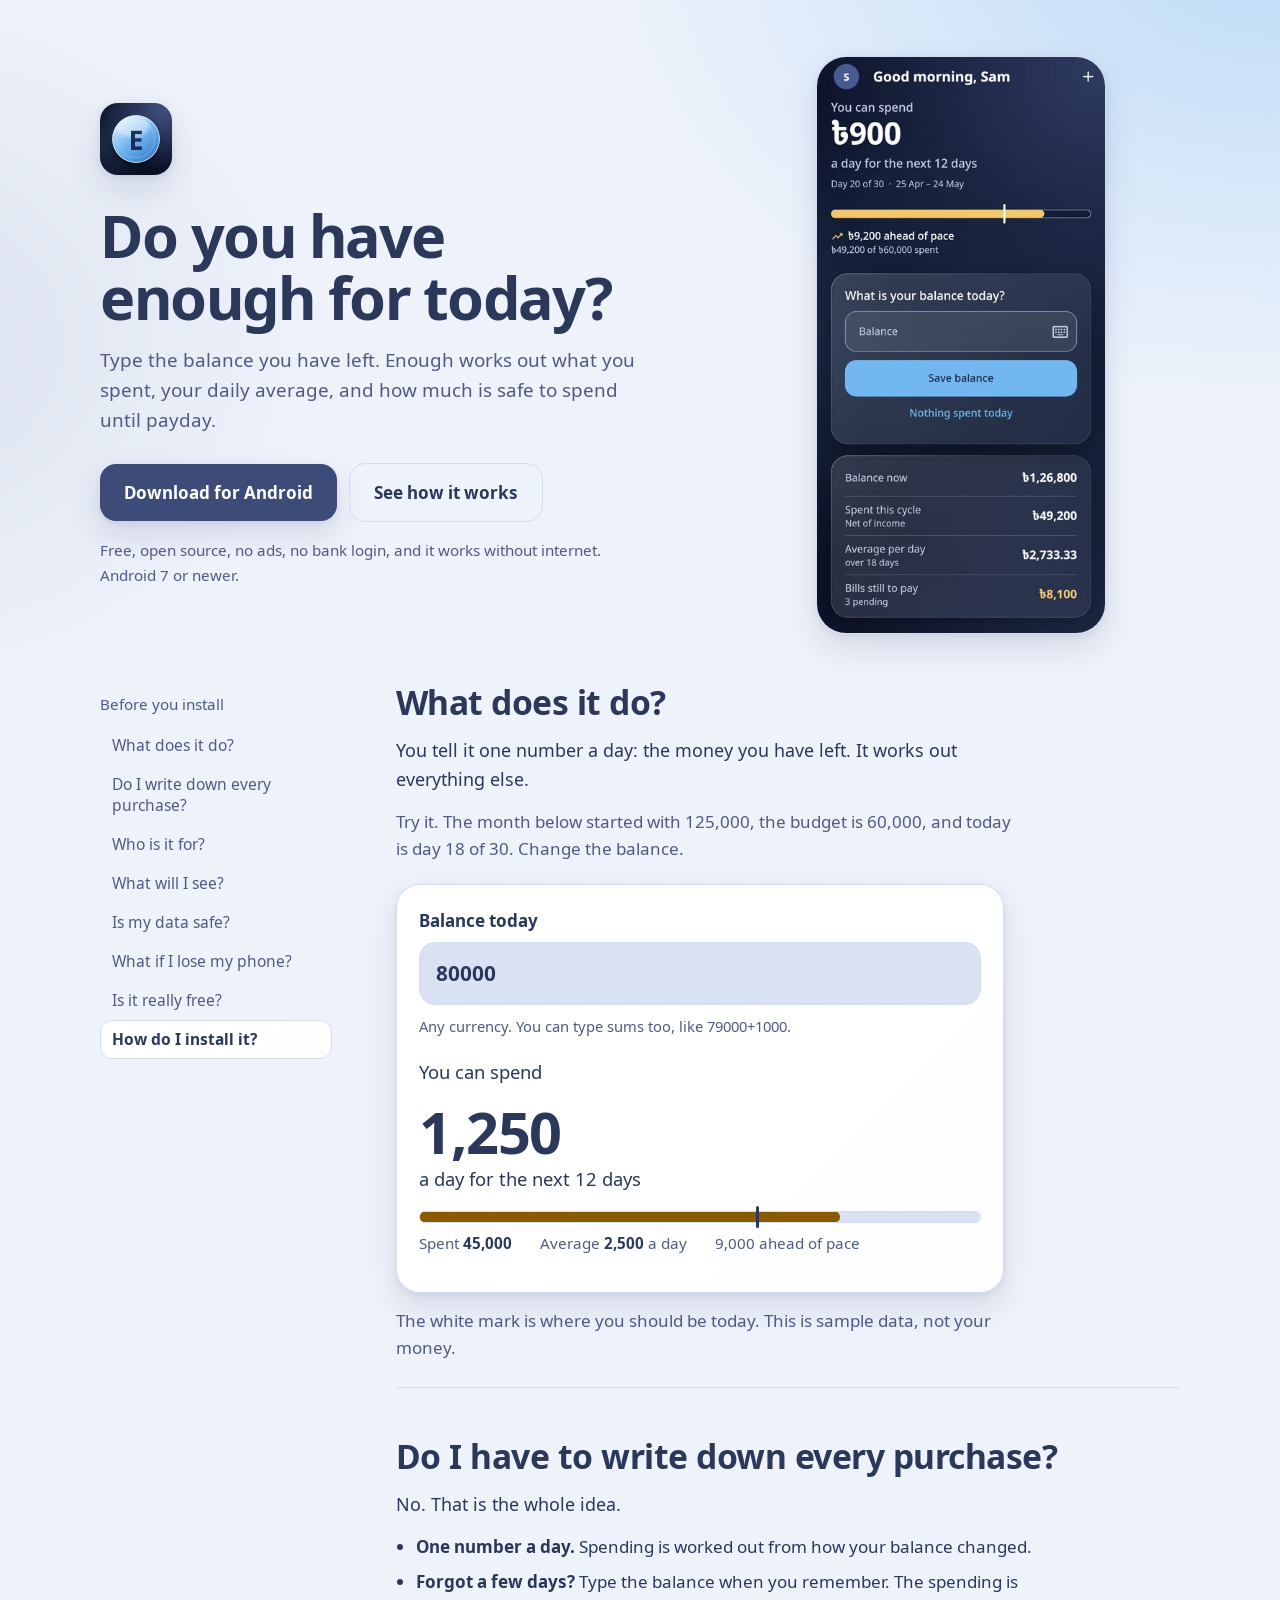
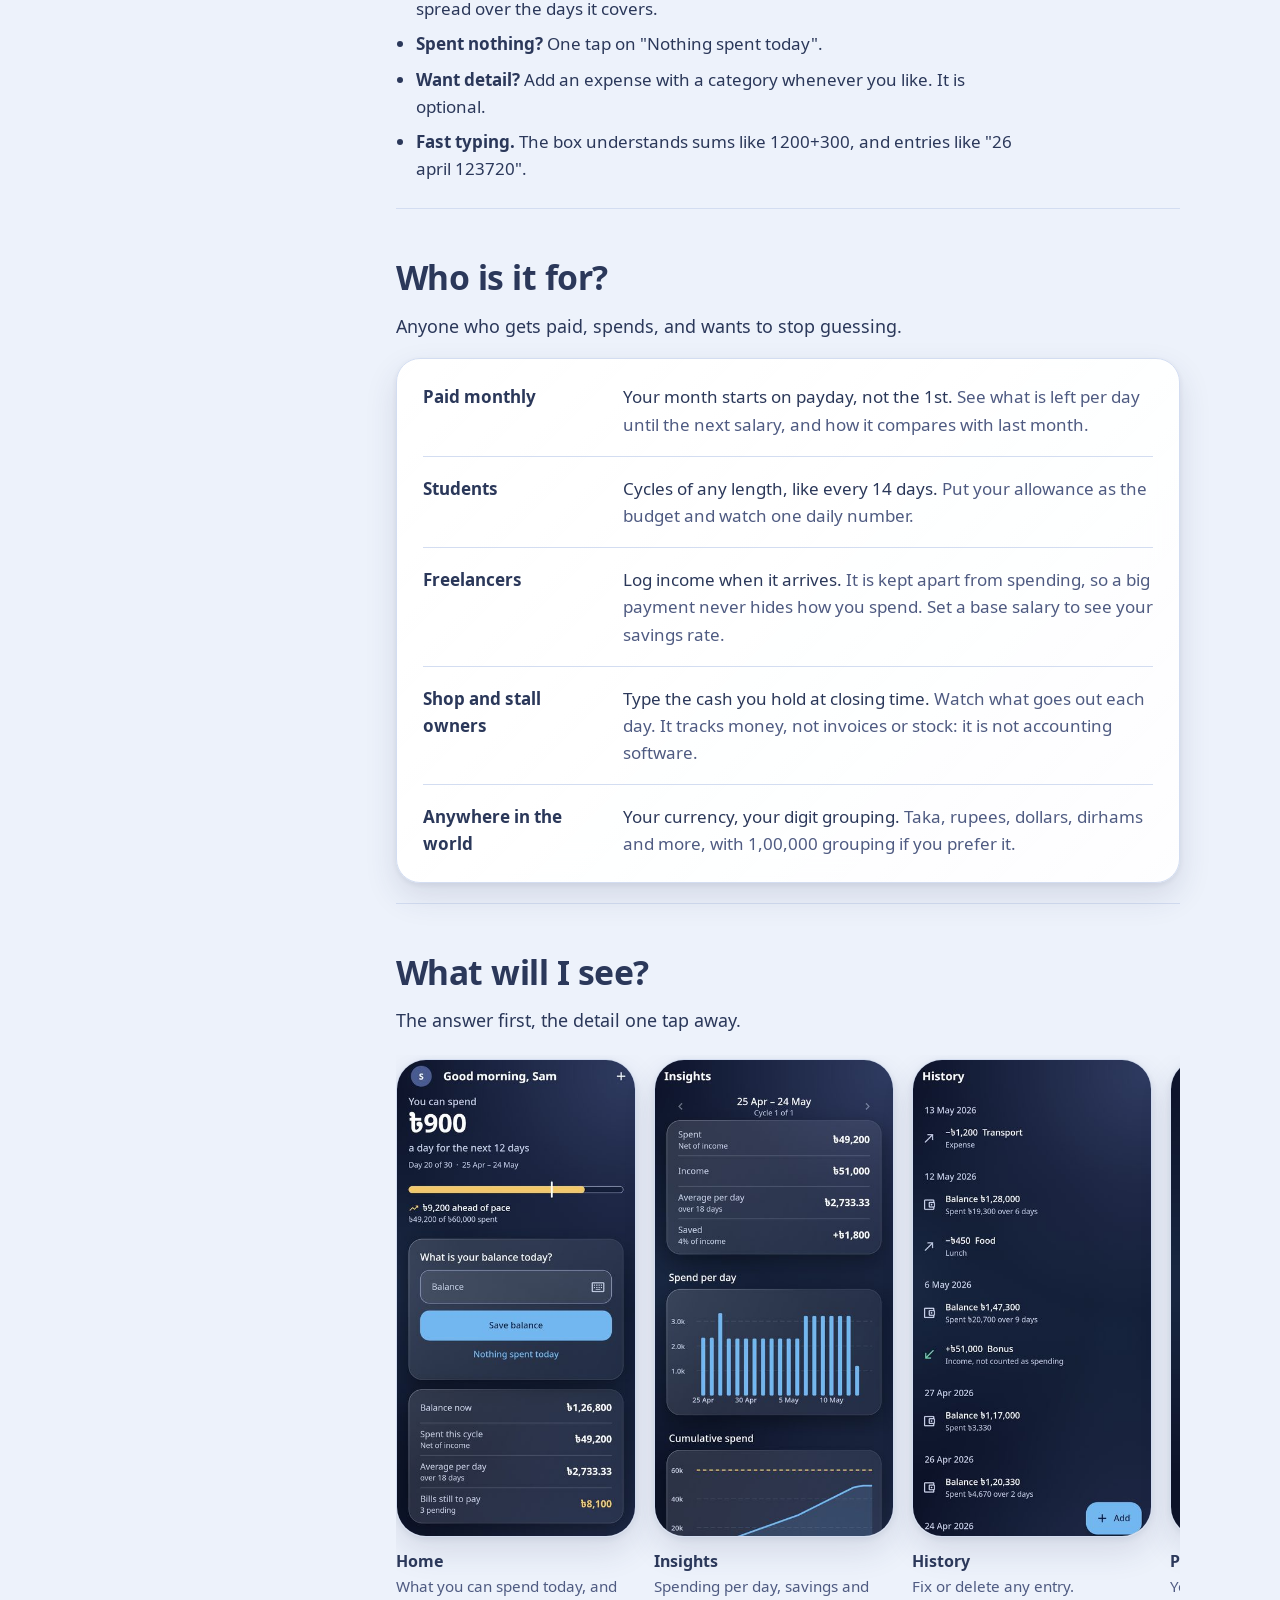
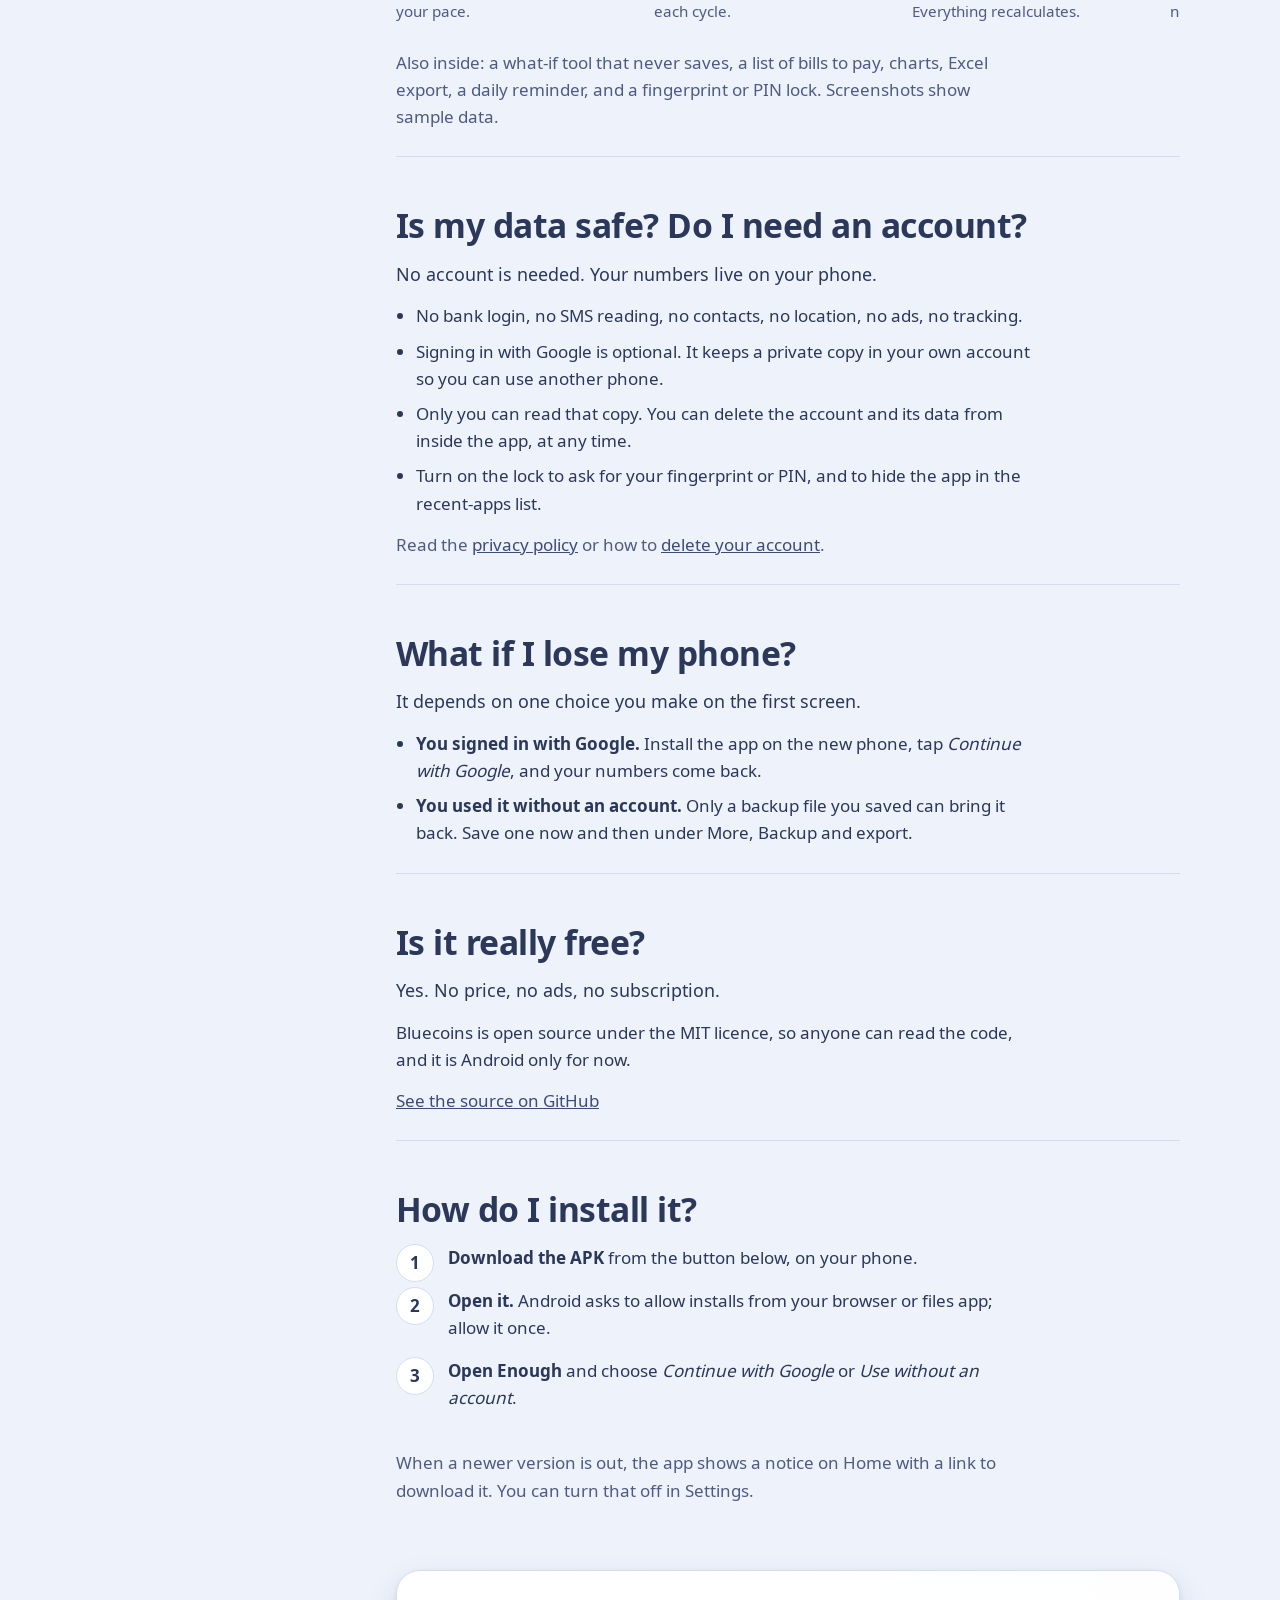
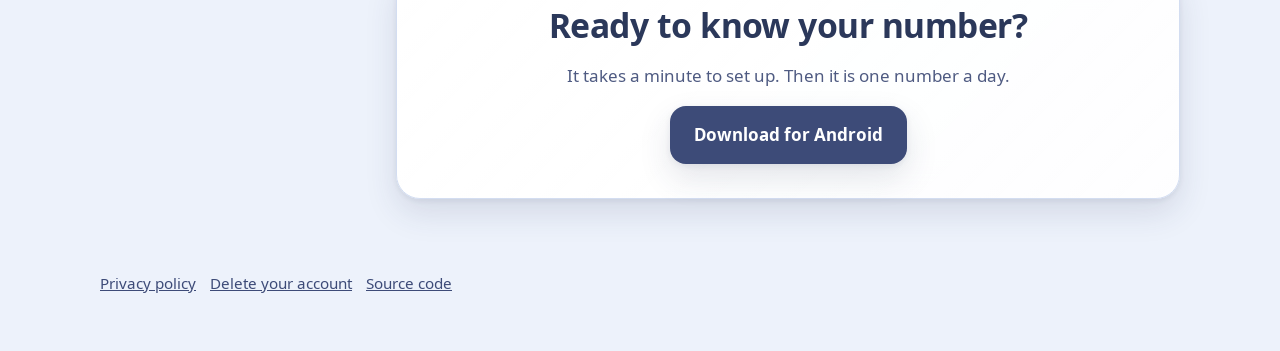
==== commit 618705f5: "Rename the app to Enough, new tagline and icon letter, bump to 1.0.2" ====
--- a/docs/index.html
+++ b/docs/index.html
@@ -3,9 +3,20 @@
 <head>
 <meta charset="utf-8">
 <meta name="viewport" content="width=device-width,initial-scale=1">
-<title>Bluecoins · Know what you can spend today</title>
-<meta name="description" content="A free, open-source Android money tracker. Type the balance you have left each day; Bluecoins works out what you spent and what is safe to spend until payday. No bank login, no ads.">
+<title>Enough · Do you have enough for today?</title>
+<meta name="description" content="A free, open-source Android money tracker. Type the balance you have left each day; Enough works out what you spent and what is safe to spend until payday. No bank login, no ads.">
 <meta name="color-scheme" content="dark light">
+<link rel="canonical" href="https://tanim913.github.io/bluecoins/">
+<meta property="og:type" content="website">
+<meta property="og:site_name" content="Enough">
+<meta property="og:title" content="Enough: do you have enough for today?">
+<meta property="og:description" content="A free, open-source Android money tracker. Type the balance you have left each day and it works out what you spent and what is safe to spend until payday.">
+<meta property="og:url" content="https://tanim913.github.io/bluecoins/">
+<meta property="og:image" content="https://tanim913.github.io/bluecoins/social.png">
+<meta property="og:image:width" content="1200">
+<meta property="og:image:height" content="630">
+<meta property="og:image:alt" content="Enough home screen: you can spend 900 a day for the next 12 days">
+<meta name="twitter:card" content="summary_large_image">
 <link rel="icon" href="icon.png">
 <link rel="preload" href="fonts/NotoSans-Regular.woff" as="font" type="font/woff" crossorigin>
 <link rel="stylesheet" href="style.css">
@@ -16,9 +27,9 @@
 <div class="wrap">
   <header class="hero">
     <div>
-      <img class="icon" src="icon.png" width="72" height="72" alt="Bluecoins app icon: a glass coin with the letter B">
-      <h1>Know what you can spend today</h1>
-      <p class="lead">Type the balance you have left. Bluecoins works out what you spent, your daily average, and how much is safe to spend until payday.</p>
+      <img class="icon" src="icon.png" width="72" height="72" alt="Enough app icon: a glass coin with the letter E">
+      <h1>Do you have enough for today?</h1>
+      <p class="lead">Type the balance you have left. Enough works out what you spent, your daily average, and how much is safe to spend until payday.</p>
       <a class="btn" href="https://github.com/tanim913/bluecoins/releases/latest">Download for Android</a>
       <a class="btn quiet" href="#what">See how it works</a>
       <p class="fine">Free, open source, no ads, no bank login, and it works without internet. Android 7 or newer.</p>
@@ -123,7 +134,7 @@
       <section class="q" id="free">
         <h2>Is it really free?</h2>
         <p class="answer">Yes. No price, no ads, no subscription.</p>
-        <p>Bluecoins is open source under the MIT licence, so anyone can read the code, and it is Android only for now. Bluecoins is a working name.</p>
+        <p>Bluecoins is open source under the MIT licence, so anyone can read the code, and it is Android only for now.</p>
         <p><a href="https://github.com/tanim913/bluecoins">See the source on GitHub</a></p>
       </section>
 
@@ -132,7 +143,7 @@
         <ol class="steps">
           <li><strong>Download the APK</strong> from the button below, on your phone.</li>
           <li><strong>Open it.</strong> Android asks to allow installs from your browser or files app; allow it once.</li>
-          <li><strong>Open Bluecoins</strong> and choose <em>Continue with Google</em> or <em>Use without an account</em>.</li>
+          <li><strong>Open Enough</strong> and choose <em>Continue with Google</em> or <em>Use without an account</em>.</li>
         </ol>
         <p class="muted">When a newer version is out, the app shows a notice on Home with a link to download it. You can turn that off in Settings.</p>
       </section>
--- a/docs/style.css
+++ b/docs/style.css
@@ -98,9 +98,10 @@
 footer a{margin-right:14px}
 
 /* Privacy and deletion pages */
-.doc{max-width:42rem;padding-top:32px;padding-bottom:40px}
+.doc{display:block;max-width:44rem;margin:0 auto;padding:32px 20px 56px}
 .doc h1{font-size:2rem;margin-top:8px}.doc h2{font-size:1.25rem;margin:30px 0 8px}
-.doc p,.doc li{color:var(--ink)}.back a{text-decoration:none}
+.doc p,.doc li{color:var(--ink);max-width:66ch}
+.doc footer{margin-top:40px;padding:0;border-top:1px solid var(--line);padding-top:18px}.back a{text-decoration:none}
 
 @media (max-width:900px){
   .hero{grid-template-columns:1fr;gap:28px;padding-top:32px}
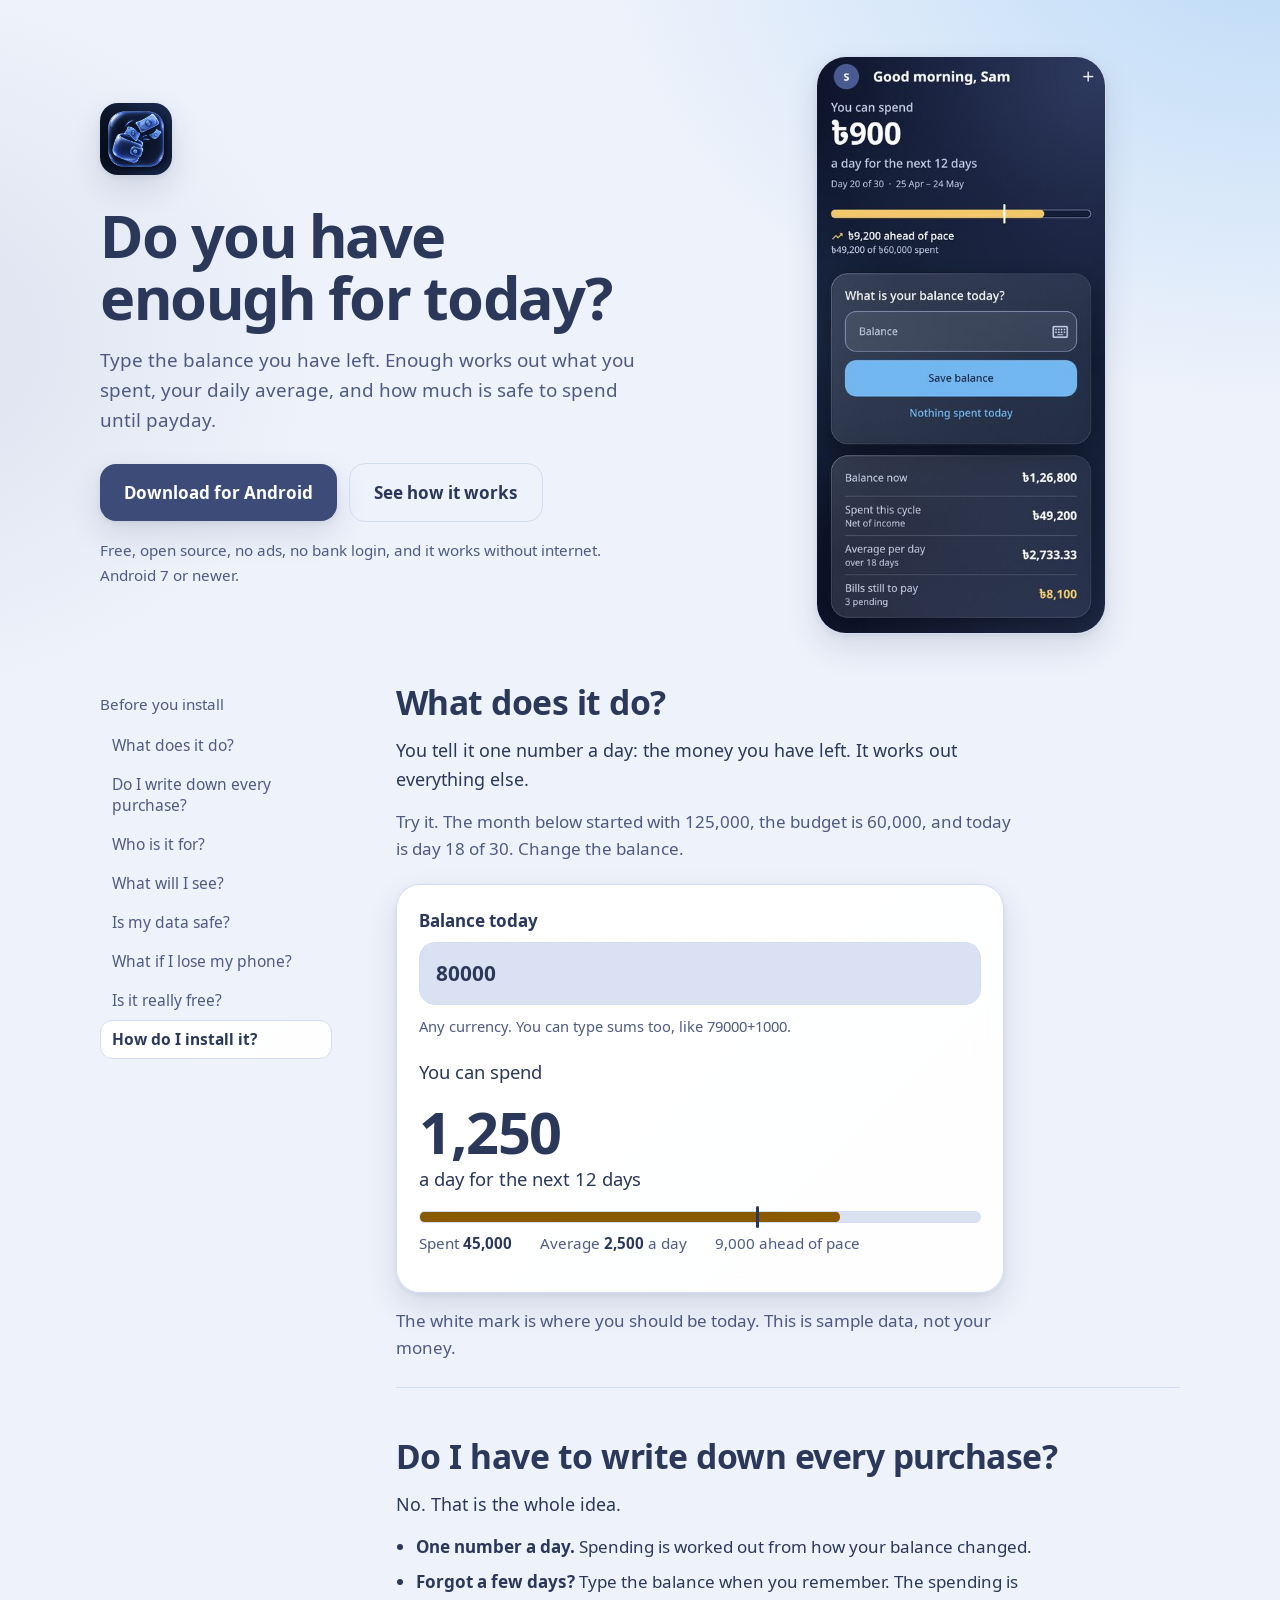
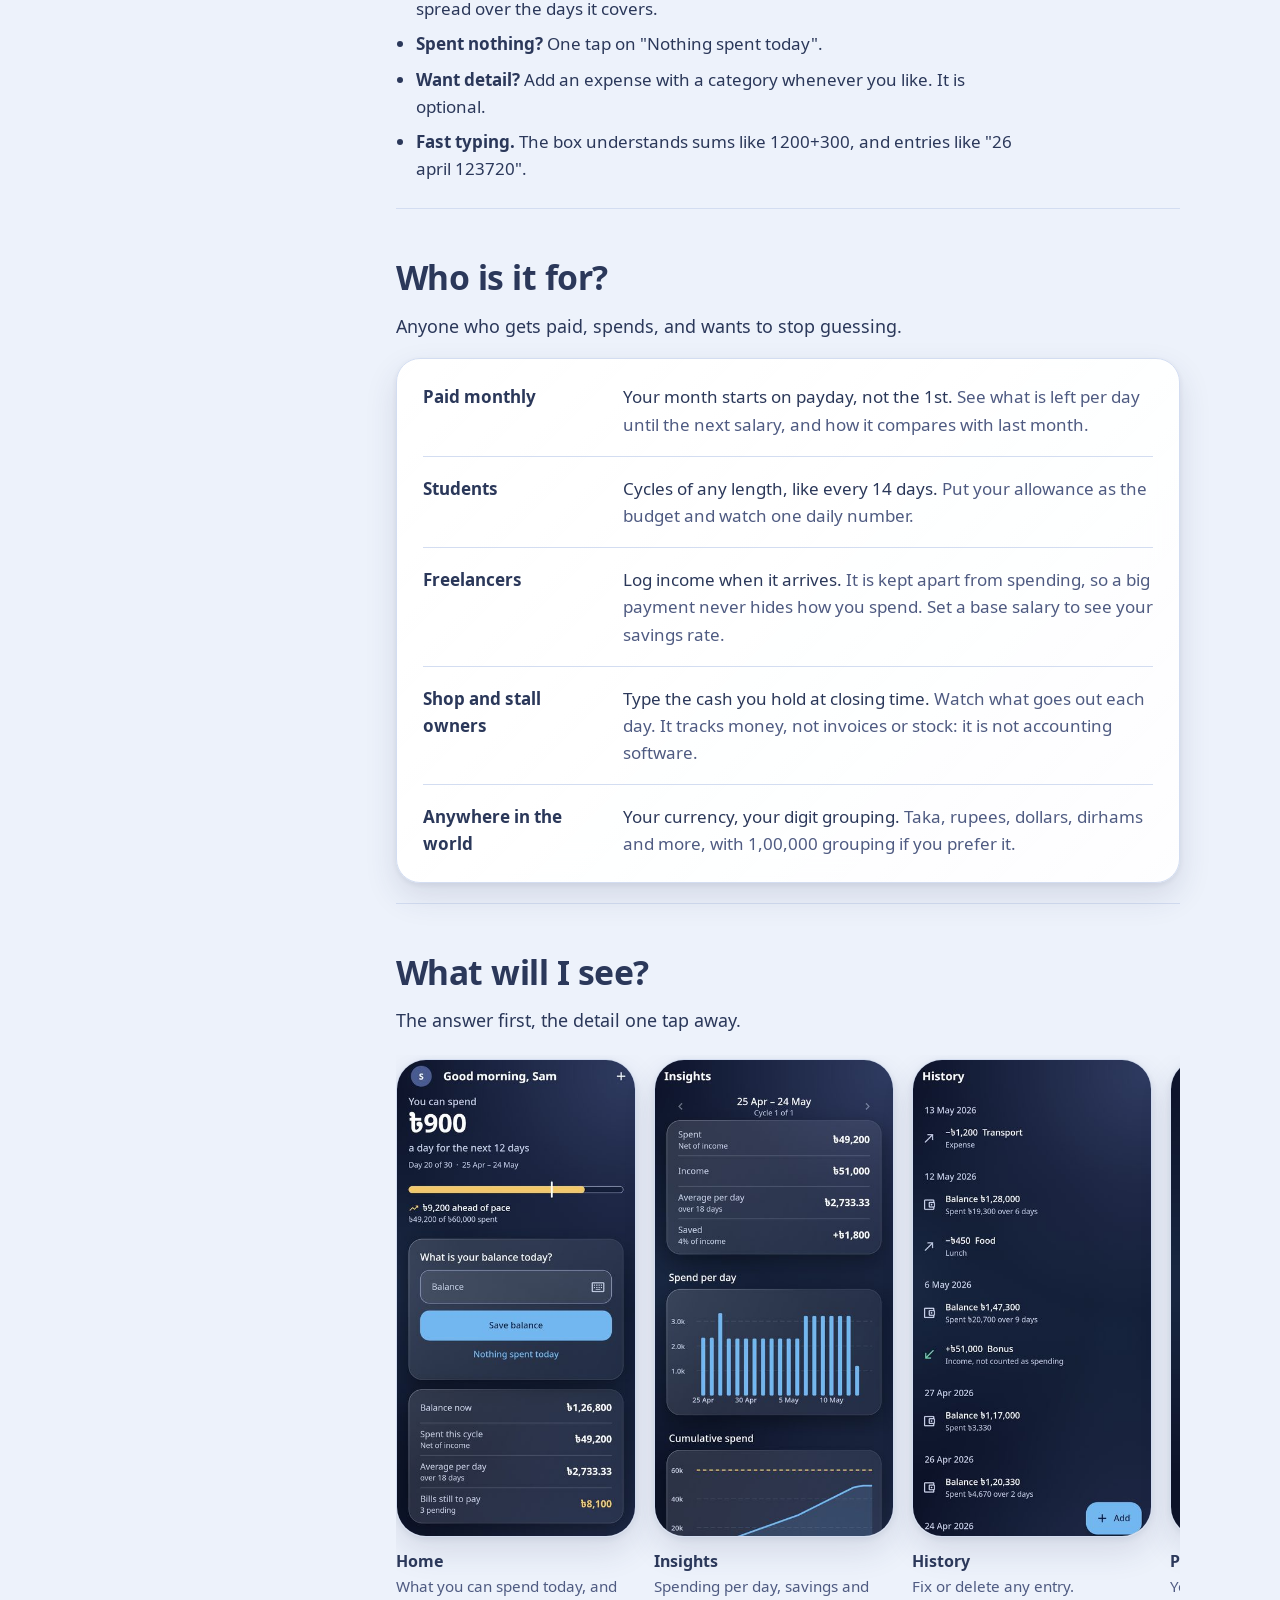
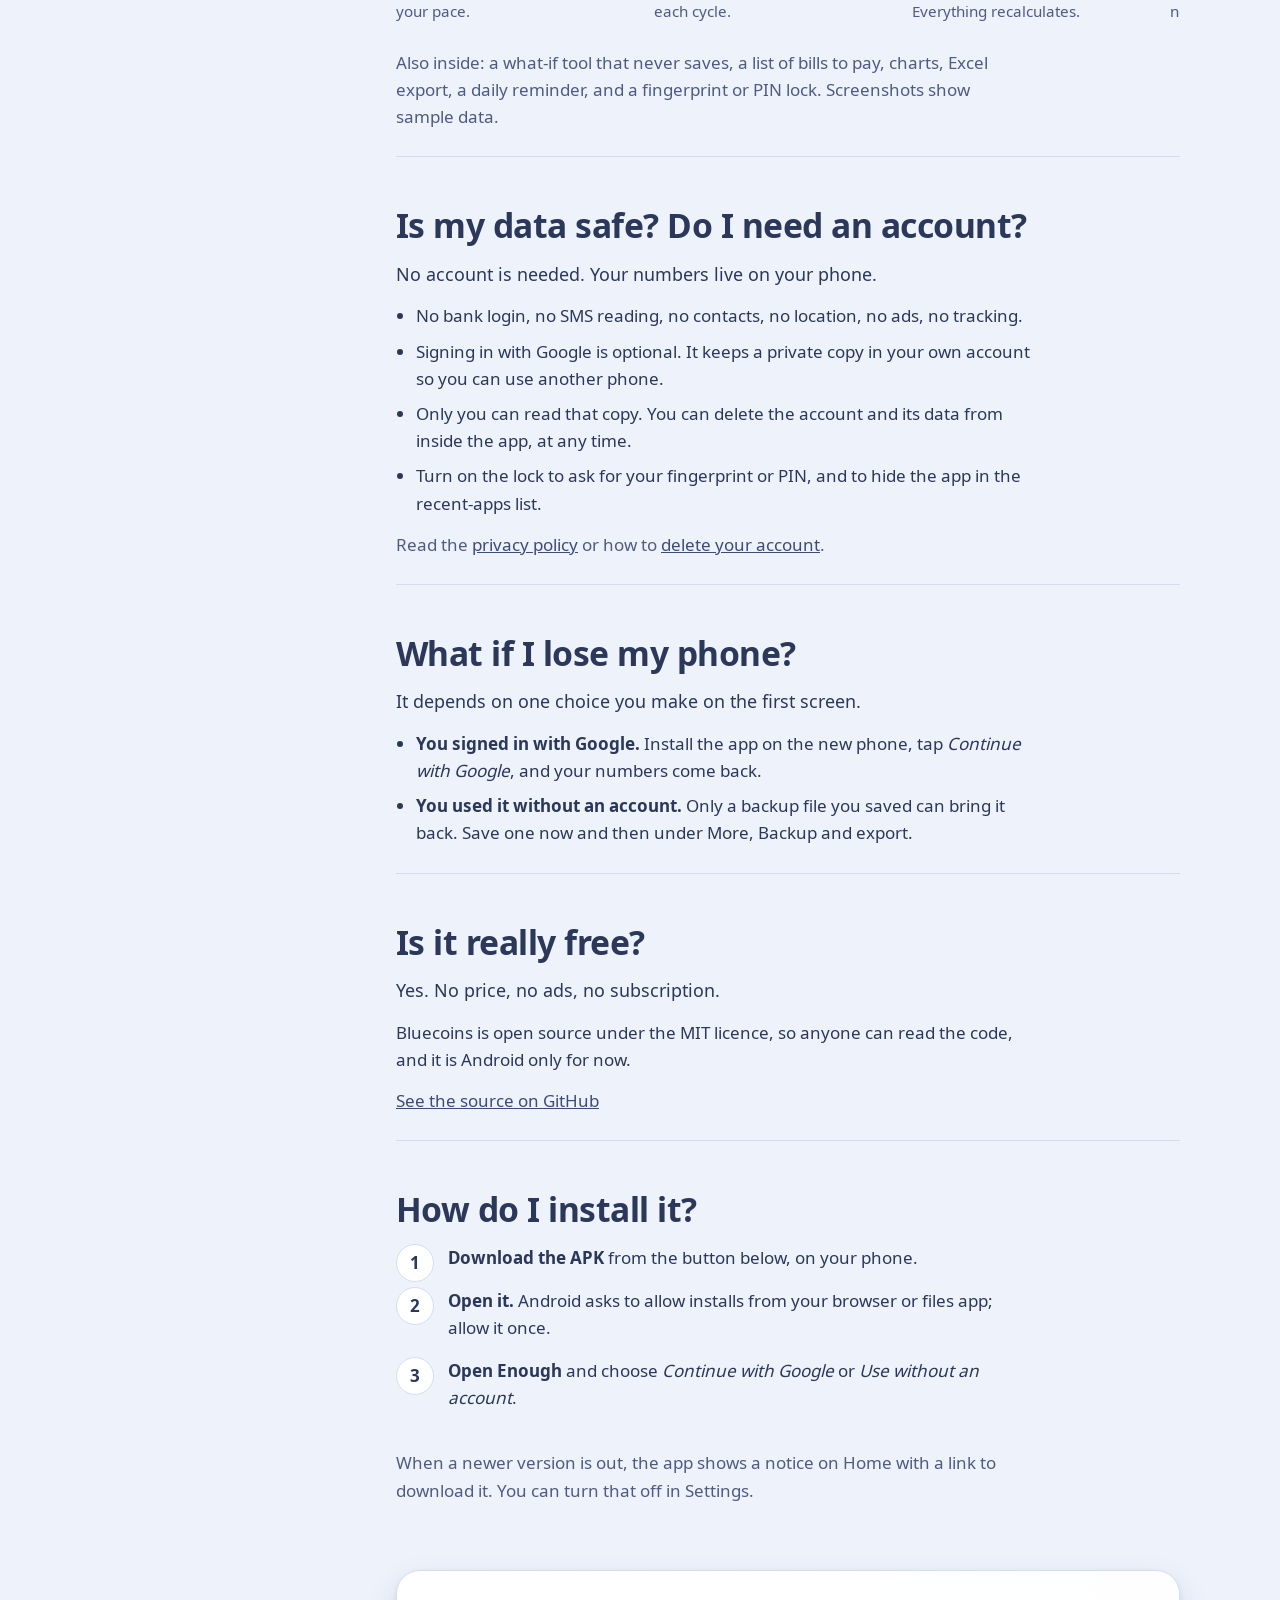
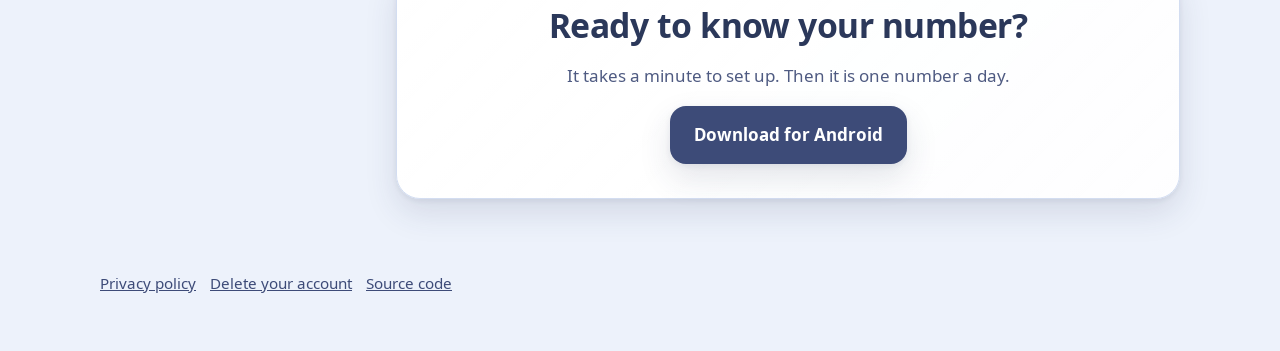
==== commit fab31db4: "New app icon: a glass tile with a wallet and banknotes; bump to 1.0.3" ====
--- a/docs/index.html
+++ b/docs/index.html
@@ -27,7 +27,7 @@
 <div class="wrap">
   <header class="hero">
     <div>
-      <img class="icon" src="icon.png" width="72" height="72" alt="Enough app icon: a glass coin with the letter E">
+      <img class="icon" src="icon.png" width="72" height="72" alt="Enough app icon: a glass tile with a wallet and flying banknotes">
       <h1>Do you have enough for today?</h1>
       <p class="lead">Type the balance you have left. Enough works out what you spent, your daily average, and how much is safe to spend until payday.</p>
       <a class="btn" href="https://github.com/tanim913/bluecoins/releases/latest">Download for Android</a>
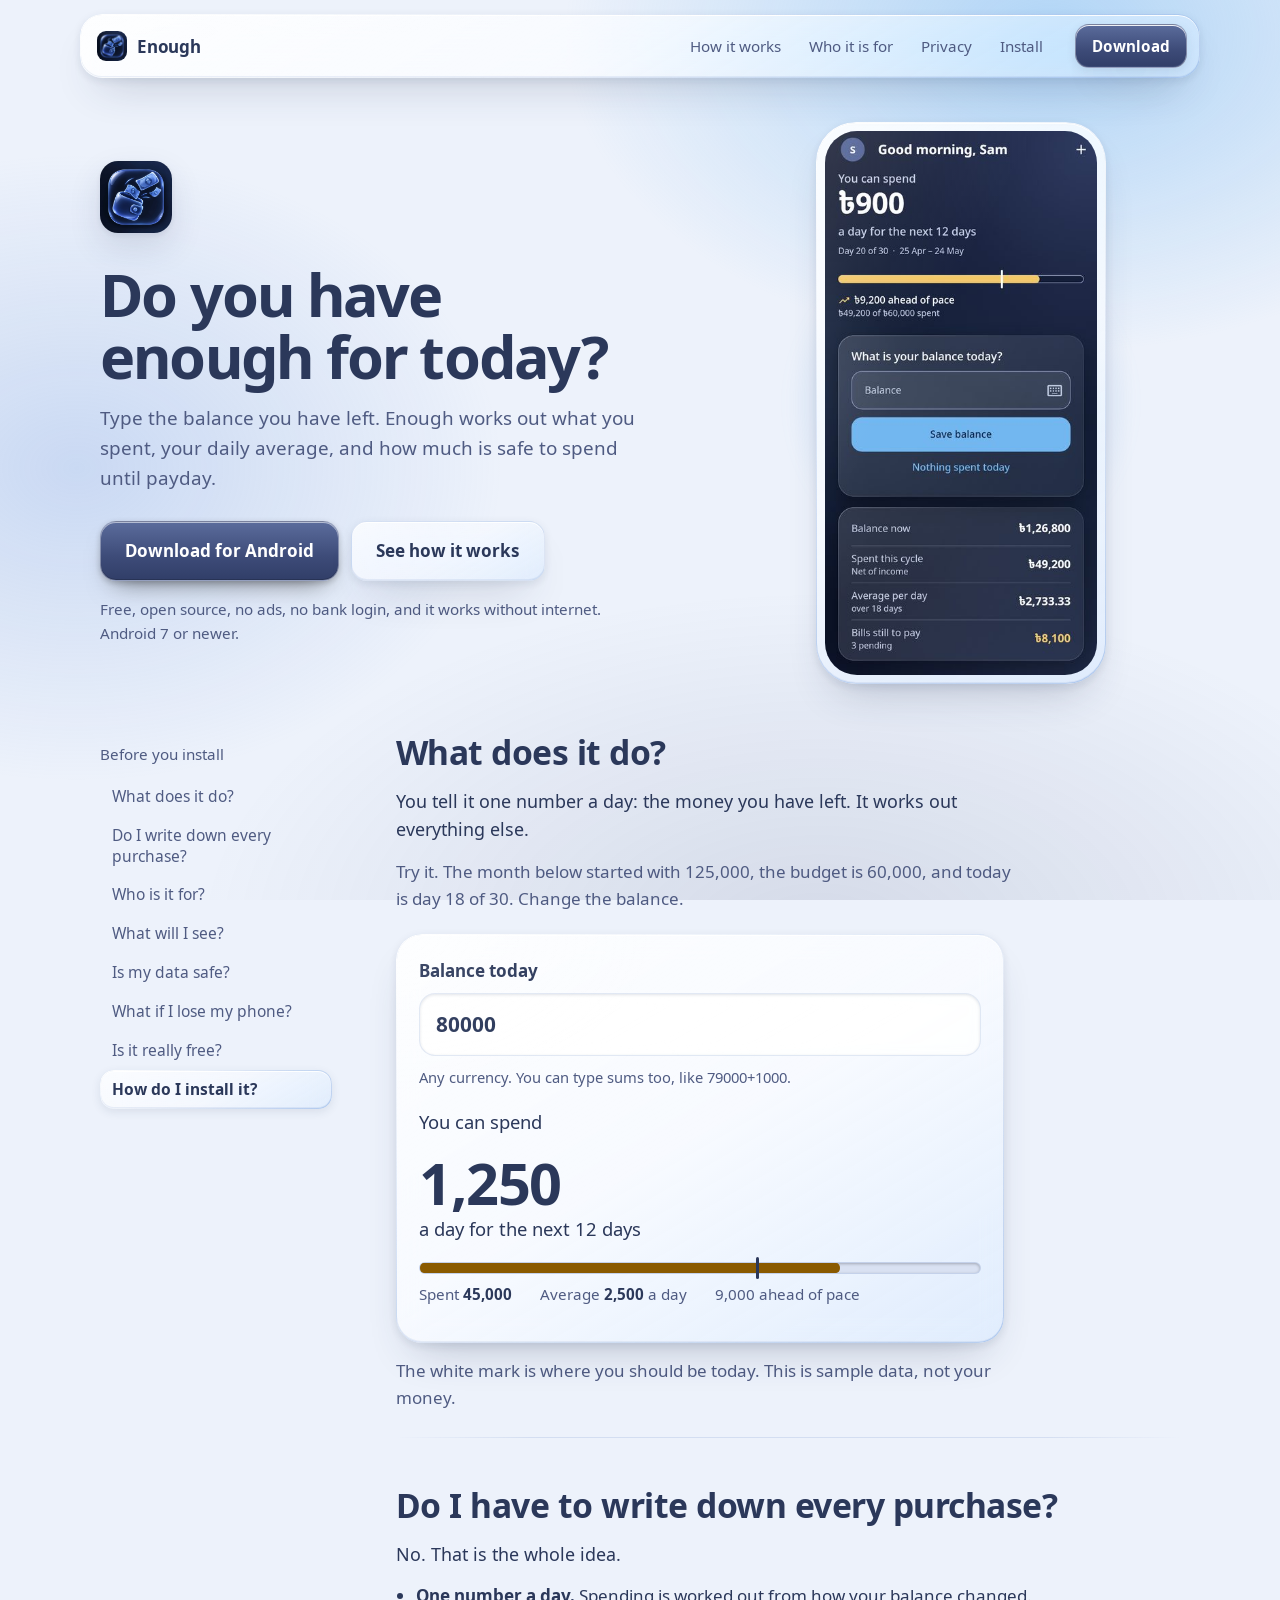
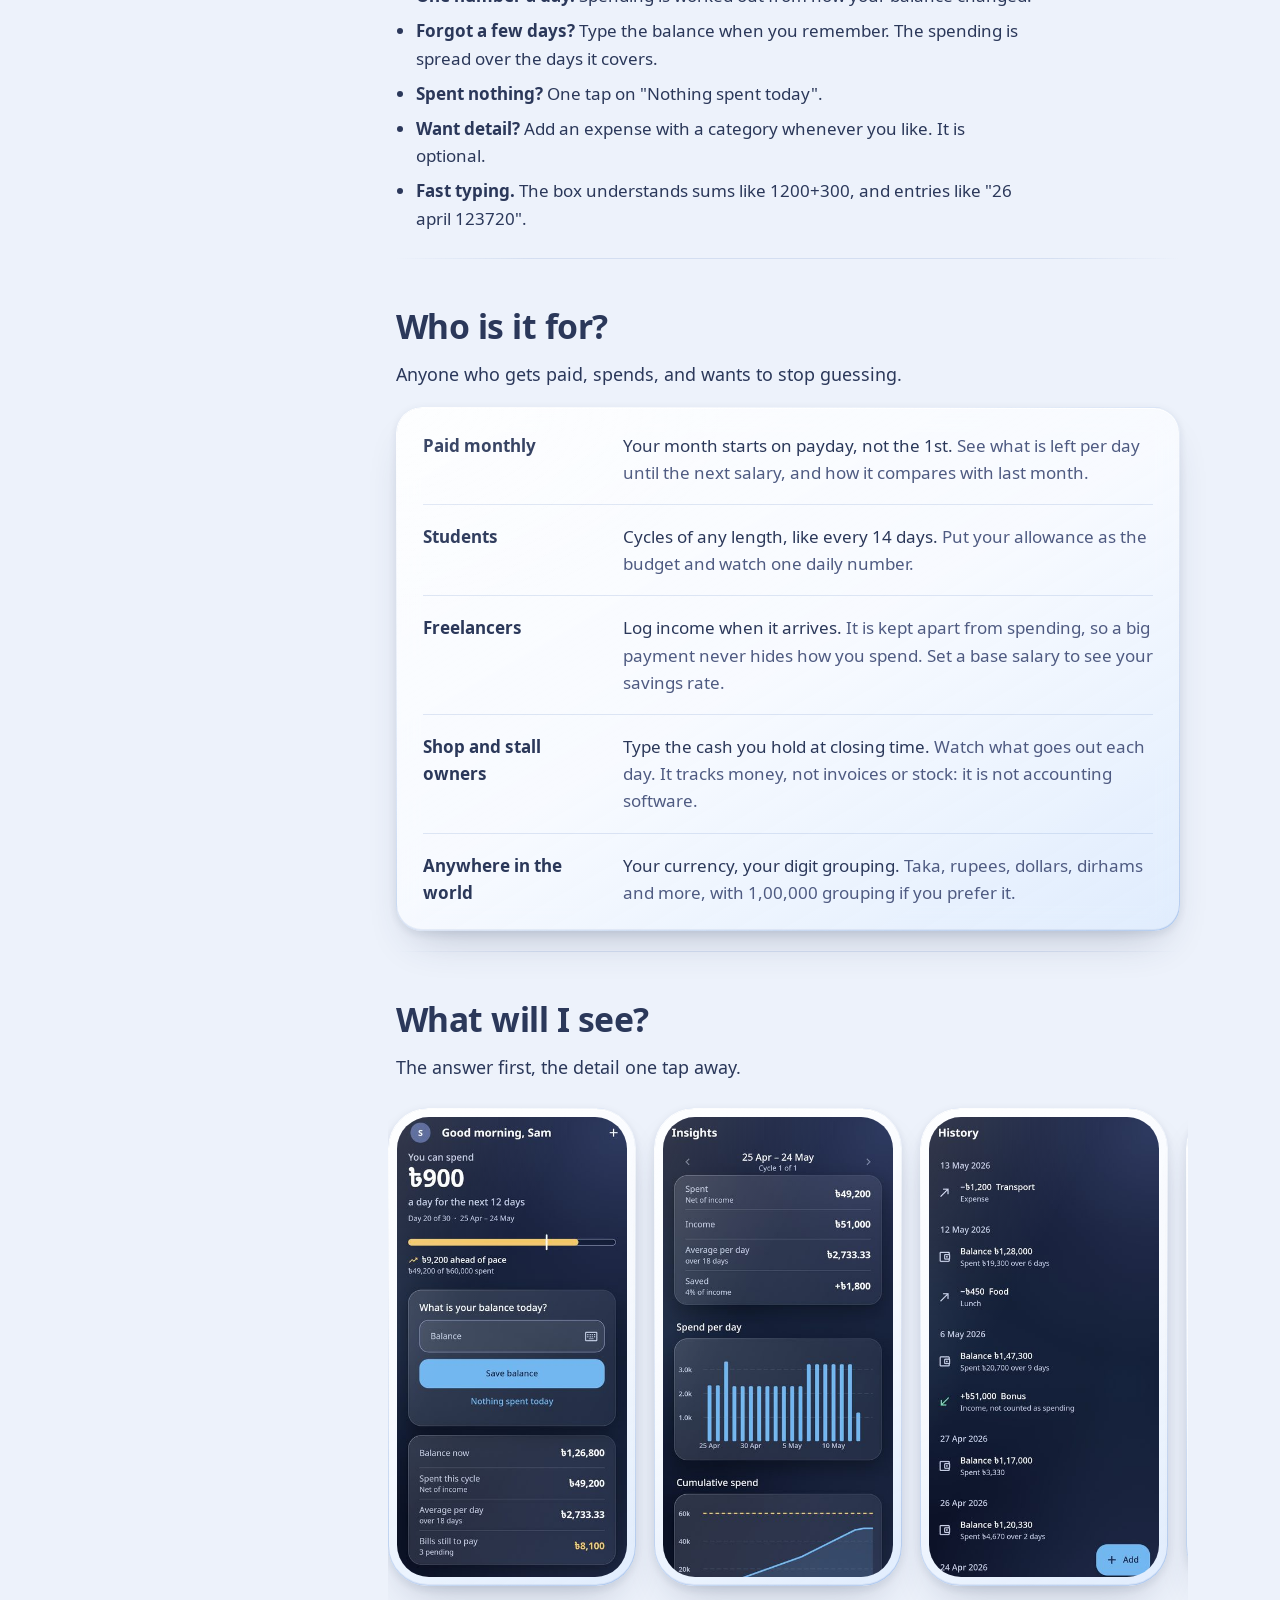
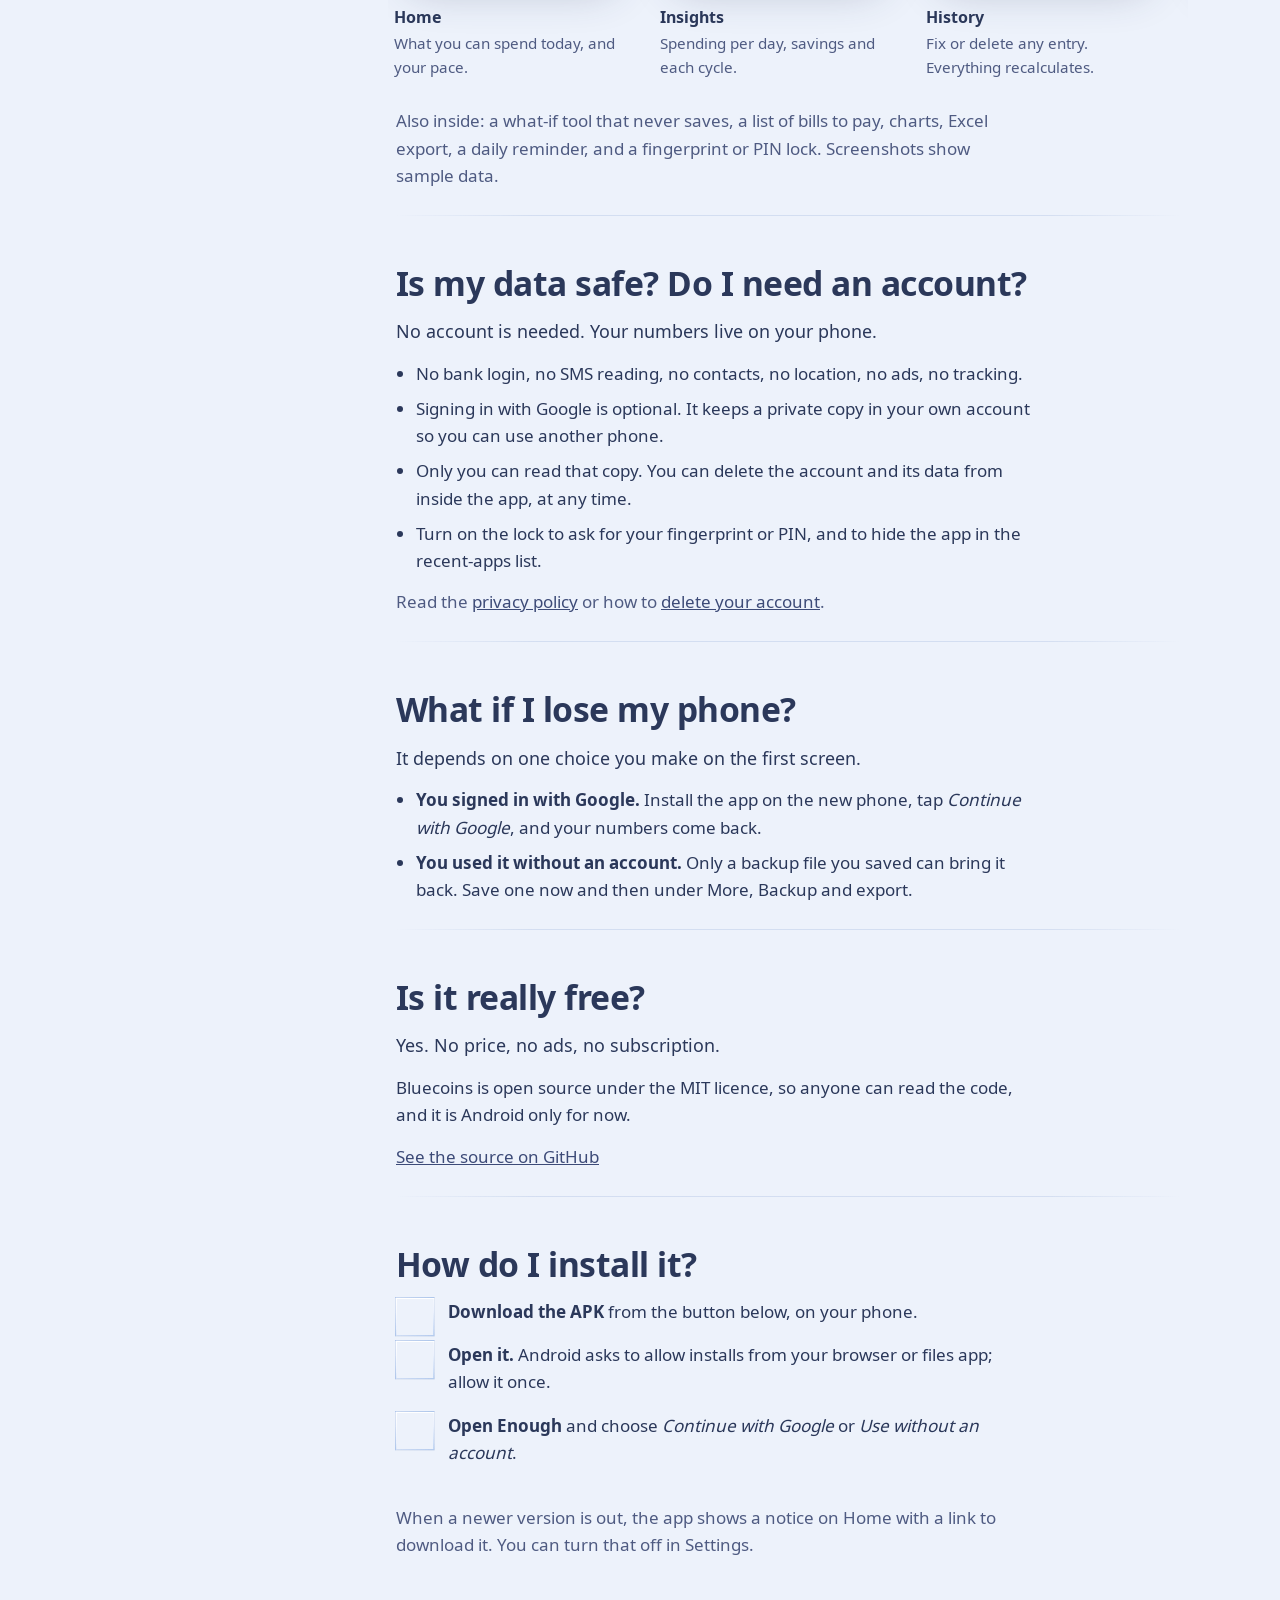
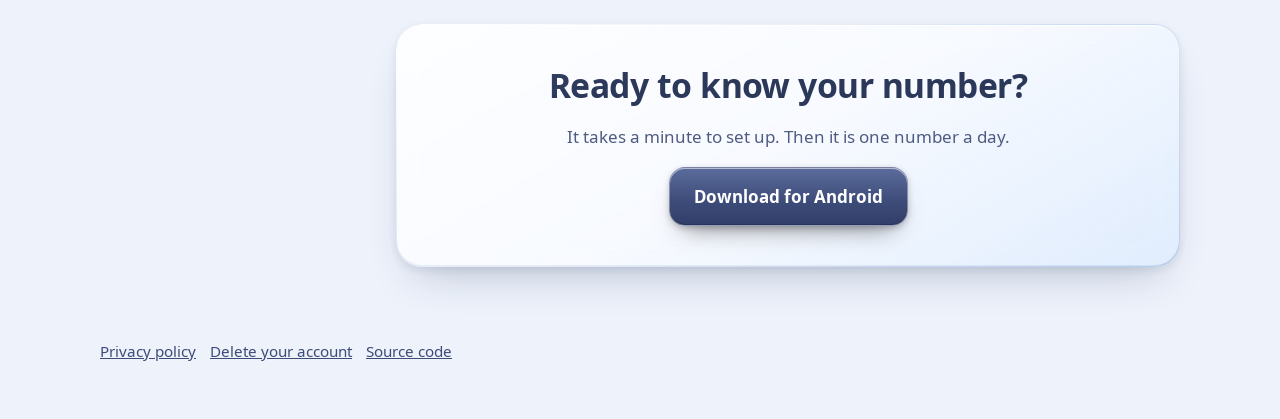
==== commit 4755ec16: "Landing page: liquid glass look (floating bar, glass panels and screenshot frames); scoped to the la" ====
--- a/docs/index.html
+++ b/docs/index.html
@@ -20,9 +20,21 @@
 <link rel="icon" href="icon.png">
 <link rel="preload" href="fonts/NotoSans-Regular.woff" as="font" type="font/woff" crossorigin>
 <link rel="stylesheet" href="style.css">
+<link rel="stylesheet" href="landing.css">
 </head>
-<body>
+<body class="landing" id="top">
 <a class="skip" href="#what">Skip to the answers</a>
+
+<div class="topbar">
+  <a class="brand" href="#top"><img src="icon.png" width="30" height="30" alt=""><span>Enough</span></a>
+  <nav aria-label="Main">
+    <a href="#what">How it works</a>
+    <a href="#who">Who it is for</a>
+    <a href="#safe">Privacy</a>
+    <a href="#install">Install</a>
+  </nav>
+  <a class="btn" href="https://github.com/tanim913/bluecoins/releases/latest">Download</a>
+</div>
 
 <div class="wrap">
   <header class="hero">
@@ -35,7 +47,7 @@
       <p class="fine">Free, open source, no ads, no bank login, and it works without internet. Android 7 or newer.</p>
     </div>
     <div class="hero-shot">
-      <img class="phone" src="shots/home.jpg" width="400" height="800" alt="The Home screen: 'Good morning, Sam. You can spend 900 a day for the next 12 days', with a progress bar and today's balance box">
+      <span class="frame"><img class="phone" src="shots/home.jpg" width="400" height="800" alt="The Home screen: 'Good morning, Sam. You can spend 900 a day for the next 12 days', with a progress bar and today's balance box"></span>
     </div>
   </header>
 
@@ -102,10 +114,10 @@
         <h2>What will I see?</h2>
         <p class="answer">The answer first, the detail one tap away.</p>
         <div class="tour">
-          <figure><img class="phone" src="shots/home.jpg" width="400" height="800" alt="Home screen with the daily allowance and progress bar"><figcaption><b>Home</b>What you can spend today, and your pace.</figcaption></figure>
-          <figure><img class="phone" src="shots/insights.jpg" width="400" height="800" alt="Insights screen with cycle summary and spend-per-day chart"><figcaption><b>Insights</b>Spending per day, savings and each cycle.</figcaption></figure>
-          <figure><img class="phone" src="shots/history.jpg" width="400" height="800" alt="History screen listing balances, incomes and expenses"><figcaption><b>History</b>Fix or delete any entry. Everything recalculates.</figcaption></figure>
-          <figure><img class="phone" src="shots/profile.jpg" width="400" height="800" alt="Profile screen with name, gender and photo"><figcaption><b>Profile</b>Your name and photo. The photo never leaves your phone.</figcaption></figure>
+          <figure><span class="frame"><img class="phone" src="shots/home.jpg" width="400" height="800" alt="Home screen with the daily allowance and progress bar"></span><figcaption><b>Home</b>What you can spend today, and your pace.</figcaption></figure>
+          <figure><span class="frame"><img class="phone" src="shots/insights.jpg" width="400" height="800" alt="Insights screen with cycle summary and spend-per-day chart"></span><figcaption><b>Insights</b>Spending per day, savings and each cycle.</figcaption></figure>
+          <figure><span class="frame"><img class="phone" src="shots/history.jpg" width="400" height="800" alt="History screen listing balances, incomes and expenses"></span><figcaption><b>History</b>Fix or delete any entry. Everything recalculates.</figcaption></figure>
+          <figure><span class="frame"><img class="phone" src="shots/profile.jpg" width="400" height="800" alt="Profile screen with name, gender and photo"></span><figcaption><b>Profile</b>Your name and photo. The photo never leaves your phone.</figcaption></figure>
         </div>
         <p class="muted">Also inside: a what-if tool that never saves, a list of bills to pay, charts, Excel export, a daily reminder, and a fingerprint or PIN lock. Screenshots show sample data.</p>
       </section>
--- a/docs/landing.css
+++ b/docs/landing.css
@@ -0,0 +1,147 @@
+/* Liquid glass treatment for the landing page only. Loaded by index.html after style.css; every rule is
+   scoped to .landing so the privacy and account-deletion pages keep their own look. */
+
+.landing{
+  /* clear glass: little fill, a bright rim, light from the top left */
+  --lg-fill:linear-gradient(150deg,rgba(255,255,255,.12),rgba(255,255,255,.035) 46%,rgba(115,183,241,.06));
+  --lg-fill-strong:linear-gradient(150deg,rgba(255,255,255,.17),rgba(255,255,255,.06) 50%,rgba(115,183,241,.08));
+  --lg-rim:linear-gradient(155deg,rgba(255,255,255,.62),rgba(255,255,255,.10) 26%,rgba(255,255,255,0) 52%,rgba(150,208,250,.30));
+  --lg-edge:rgba(255,255,255,.10);
+  --lg-top:rgba(255,255,255,.75);
+  --lg-shadow:0 1px 0 rgba(255,255,255,.10) inset,0 -1px 0 rgba(0,0,0,.28) inset,0 22px 44px -18px rgba(0,0,0,.62),0 3px 10px rgba(0,0,0,.22);
+  --lg-shadow-lift:0 1px 0 rgba(255,255,255,.14) inset,0 -1px 0 rgba(0,0,0,.28) inset,0 30px 56px -18px rgba(0,0,0,.7),0 6px 16px rgba(0,0,0,.26);
+  --lg-blur:blur(14px) saturate(1.5);
+  --lg-light-a:rgba(115,183,241,.20);--lg-light-b:rgba(61,75,120,.55);--lg-light-c:rgba(61,75,120,.42);
+  --lg-btn:linear-gradient(180deg,#a9d8fb,#73b7f1 55%,#5fa6e6);
+  --lg-btn-ink:#10224a;
+}
+@media (prefers-color-scheme:light){.landing{
+  --lg-fill:linear-gradient(150deg,rgba(255,255,255,.78),rgba(255,255,255,.46) 50%,rgba(210,230,252,.42));
+  --lg-fill-strong:linear-gradient(150deg,rgba(255,255,255,.9),rgba(255,255,255,.62) 50%,rgba(215,232,252,.55));
+  --lg-rim:linear-gradient(155deg,#fff,rgba(255,255,255,.55) 28%,rgba(255,255,255,0) 55%,rgba(150,185,235,.55));
+  --lg-edge:rgba(120,150,205,.22);
+  --lg-top:#fff;
+  --lg-shadow:0 1px 0 rgba(255,255,255,.9) inset,0 -1px 0 rgba(120,150,205,.14) inset,0 22px 44px -20px rgba(43,56,90,.30),0 3px 10px rgba(43,56,90,.10);
+  --lg-shadow-lift:0 1px 0 #fff inset,0 -1px 0 rgba(120,150,205,.16) inset,0 30px 56px -20px rgba(43,56,90,.36),0 6px 16px rgba(43,56,90,.12);
+  --lg-light-a:rgba(115,183,241,.50);--lg-light-b:rgba(120,160,225,.30);--lg-light-c:rgba(61,75,120,.14);
+  --lg-btn:linear-gradient(180deg,#5b6c9c,#3d4b78 60%,#313e68);
+  --lg-btn-ink:#fff;
+}}
+
+/* Ambient light behind everything: what the glass refracts */
+.landing{background-color:var(--ground);background-image:none;position:relative}
+.landing::before{content:"";position:fixed;inset:0;z-index:-1;pointer-events:none;
+  background:
+    radial-gradient(46rem 30rem at 82% 4%,var(--lg-light-a),transparent 66%),
+    radial-gradient(38rem 28rem at 6% 52%,var(--lg-light-b),transparent 70%),
+    radial-gradient(54rem 30rem at 64% 104%,var(--lg-light-c),transparent 72%)}
+
+/* The glass material */
+.landing .glass,.landing .frame,.landing .topbar,.landing .qnav a[aria-current=true],.landing .steps li::before{
+  position:relative;isolation:isolate;background:var(--lg-fill);border:1px solid var(--lg-edge);
+  box-shadow:var(--lg-shadow);-webkit-backdrop-filter:var(--lg-blur);backdrop-filter:var(--lg-blur)}
+.landing .glass::before,.landing .frame::before,.landing .topbar::before,.landing .qnav a[aria-current=true]::before,.landing .steps li::before{
+  /* a 1px rim that is bright at the top left and fades, like light on a polished edge */
+  content:"";position:absolute;inset:-1px;border-radius:inherit;padding:1px;background:var(--lg-rim);
+  -webkit-mask:linear-gradient(#000 0 0) content-box,linear-gradient(#000 0 0);-webkit-mask-composite:xor;
+  mask:linear-gradient(#000 0 0) content-box exclude,linear-gradient(#000 0 0);pointer-events:none;z-index:2}
+.landing .glass::after,.landing .topbar::after{
+  /* a faint highlight along the top edge and a soft sheen in the corner */
+  content:"";position:absolute;inset:0;border-radius:inherit;pointer-events:none;z-index:1;
+  background:linear-gradient(90deg,transparent 8%,var(--lg-top) 50%,transparent 92%) top/100% 1px no-repeat,
+             radial-gradient(60% 55% at 0% 0%,rgba(255,255,255,.10),transparent 70%)}
+.landing .steps li::before{box-shadow:var(--lg-shadow);color:inherit}
+@supports not ((backdrop-filter:blur(1px)) or (-webkit-backdrop-filter:blur(1px))){
+  .landing .glass,.landing .frame,.landing .topbar{background:rgba(22,32,62,.9)}
+}
+@media (prefers-color-scheme:light){
+  @supports not ((backdrop-filter:blur(1px)) or (-webkit-backdrop-filter:blur(1px))){
+    .landing .glass,.landing .frame,.landing .topbar{background:rgba(255,255,255,.94)}
+  }
+}
+
+/* Floating navigation */
+.landing{scroll-padding-top:104px}
+.landing .topbar{position:sticky;top:14px;z-index:20;display:flex;align-items:center;gap:20px;
+  width:min(70rem,calc(100% - 24px));margin:14px auto 0;padding:9px 12px 9px 16px;border-radius:22px;background:var(--lg-fill-strong)}
+.landing .brand{display:flex;align-items:center;gap:10px;color:var(--ink);text-decoration:none;font-weight:700;letter-spacing:-.01em}
+.landing .brand img{width:30px;height:30px;border-radius:9px;display:block}
+.landing .topbar nav{display:flex;gap:4px;margin-left:auto}
+.landing .topbar nav a{color:var(--muted);text-decoration:none;font-size:.95rem;padding:8px 12px;border-radius:12px;transition:color .2s,background .2s}
+.landing .topbar nav a:hover{color:var(--ink);background:rgba(255,255,255,.08)}
+.landing .topbar .btn{padding:9px 16px;border-radius:14px;font-size:.95rem;box-shadow:var(--lg-shadow)}
+.landing .qnav{top:104px}
+.landing .qnav a{transition:color .2s,background .2s}
+.landing .qnav a[aria-current=true]{border-radius:14px;font-weight:700;padding:8px 11px}
+
+/* Hero: a glass-framed phone floating over a soft light */
+.landing .hero{padding-top:44px}
+.landing h1{letter-spacing:-.03em}
+.landing .hero-shot{position:relative}
+.landing .hero-shot::before{content:"";position:absolute;width:120%;aspect-ratio:1;max-width:30rem;top:50%;left:50%;transform:translate(-50%,-50%);z-index:-1;
+  background:radial-gradient(closest-side,var(--lg-light-a),transparent 72%);filter:blur(8px)}
+.landing .frame{display:inline-block;width:100%;max-width:290px;padding:8px;border-radius:40px;background:var(--lg-fill-strong);transition:transform .35s cubic-bezier(.2,.7,.2,1),box-shadow .35s}
+.landing .frame img.phone{display:block;width:100%;height:auto;max-width:none;border:0;border-radius:32px;box-shadow:none}
+.landing .frame::after{
+  /* a diagonal reflection across the pane, kept off the app content */
+  content:"";position:absolute;inset:8px;border-radius:32px;pointer-events:none;z-index:3;
+  background:linear-gradient(118deg,rgba(255,255,255,.16) 0%,rgba(255,255,255,.04) 24%,transparent 38%)}
+.landing .hero-shot .frame{animation:lg-float 9s ease-in-out infinite}
+@keyframes lg-float{0%,100%{transform:translateY(0)}50%{transform:translateY(-7px)}}
+
+/* Buttons */
+.landing .btn{background:var(--lg-btn);color:var(--lg-btn-ink);border:1px solid rgba(255,255,255,.35);
+  box-shadow:0 1px 0 rgba(255,255,255,.55) inset,0 -1px 0 rgba(0,0,0,.18) inset,0 14px 26px -14px rgba(0,0,0,.55),0 2px 6px rgba(0,0,0,.2);
+  transition:transform .2s,box-shadow .2s,filter .2s}
+.landing .btn:hover{transform:translateY(-2px);filter:brightness(1.05);
+  box-shadow:0 1px 0 rgba(255,255,255,.6) inset,0 -1px 0 rgba(0,0,0,.18) inset,0 20px 32px -14px rgba(0,0,0,.6),0 3px 8px rgba(0,0,0,.22)}
+.landing .btn:active{transform:translateY(0)}
+.landing .btn.quiet{background:var(--lg-fill);color:var(--ink);border:1px solid var(--lg-edge);
+  box-shadow:var(--lg-shadow);-webkit-backdrop-filter:var(--lg-blur);backdrop-filter:var(--lg-blur)}
+.landing .btn.quiet:hover{box-shadow:var(--lg-shadow-lift)}
+
+/* Content: hairline dividers instead of boxes, glass only where it earns it */
+.landing section.q{border-top:0;position:relative}
+.landing section.q+section.q::before{content:"";position:absolute;top:0;left:0;right:0;height:1px;
+  background:linear-gradient(90deg,transparent,var(--lg-edge) 18%,var(--lg-edge) 82%,transparent)}
+.landing .glass{border-radius:26px;transition:transform .3s cubic-bezier(.2,.7,.2,1),box-shadow .3s}
+.landing .demo,.landing .who{background:var(--lg-fill-strong)}
+.landing .demo:hover,.landing .who:hover,.landing .close:hover{box-shadow:var(--lg-shadow-lift)}
+.landing .demo input{background:rgba(5,10,28,.28);border:1px solid var(--lg-edge);box-shadow:0 1px 3px rgba(0,0,0,.25) inset,0 1px 0 rgba(255,255,255,.07);-webkit-backdrop-filter:blur(6px);backdrop-filter:blur(6px)}
+.landing .demo input:focus-visible{border-color:var(--sky)}
+.landing .bar{border:1px solid var(--lg-edge);box-shadow:0 1px 3px rgba(0,0,0,.25) inset}
+.landing .who div{border-bottom-color:var(--lg-edge)}
+@media (prefers-color-scheme:light){
+  .landing .demo input{background:rgba(255,255,255,.7);box-shadow:0 1px 3px rgba(43,56,90,.14) inset}
+  .landing .topbar nav a:hover{background:rgba(61,75,120,.08)}
+}
+
+/* App tour: each screenshot in its own pane, content untouched */
+.landing .tour{padding:12px 8px 28px;margin:12px -8px 0}
+.landing .tour figure{flex:0 0 min(15.5rem,72vw)}
+.landing .tour .frame{width:100%;max-width:none}
+.landing .tour figure:hover .frame{transform:translateY(-6px);box-shadow:var(--lg-shadow-lift)}
+.landing .tour figcaption{padding:0 6px}
+
+.landing .close{padding:40px 28px;background:var(--lg-fill-strong)}
+.landing footer a{transition:color .2s}
+
+/* Small screens: keep the glass, drop what crowds */
+@media (max-width:900px){
+  .landing .topbar nav{display:none}
+  .landing .topbar{margin-top:10px;top:10px;padding-left:12px}
+  .landing .topbar .btn{margin-left:auto}
+  .landing .hero{padding-top:28px}
+  .landing .hero-shot{justify-content:center}
+  .landing .hero-shot::before{width:90%}
+  .landing .glass{border-radius:22px}
+}
+@media (max-width:420px){
+  .landing .btn.quiet{display:block;margin:12px 0 0;text-align:center}
+  .landing .btn:not(.quiet):not(.small){display:block;text-align:center}
+  .landing .topbar .btn{display:inline-block}
+}
+@media (prefers-reduced-motion:reduce){
+  .landing .hero-shot .frame{animation:none}
+  .landing .btn:hover,.landing .tour figure:hover .frame{transform:none}
+}
